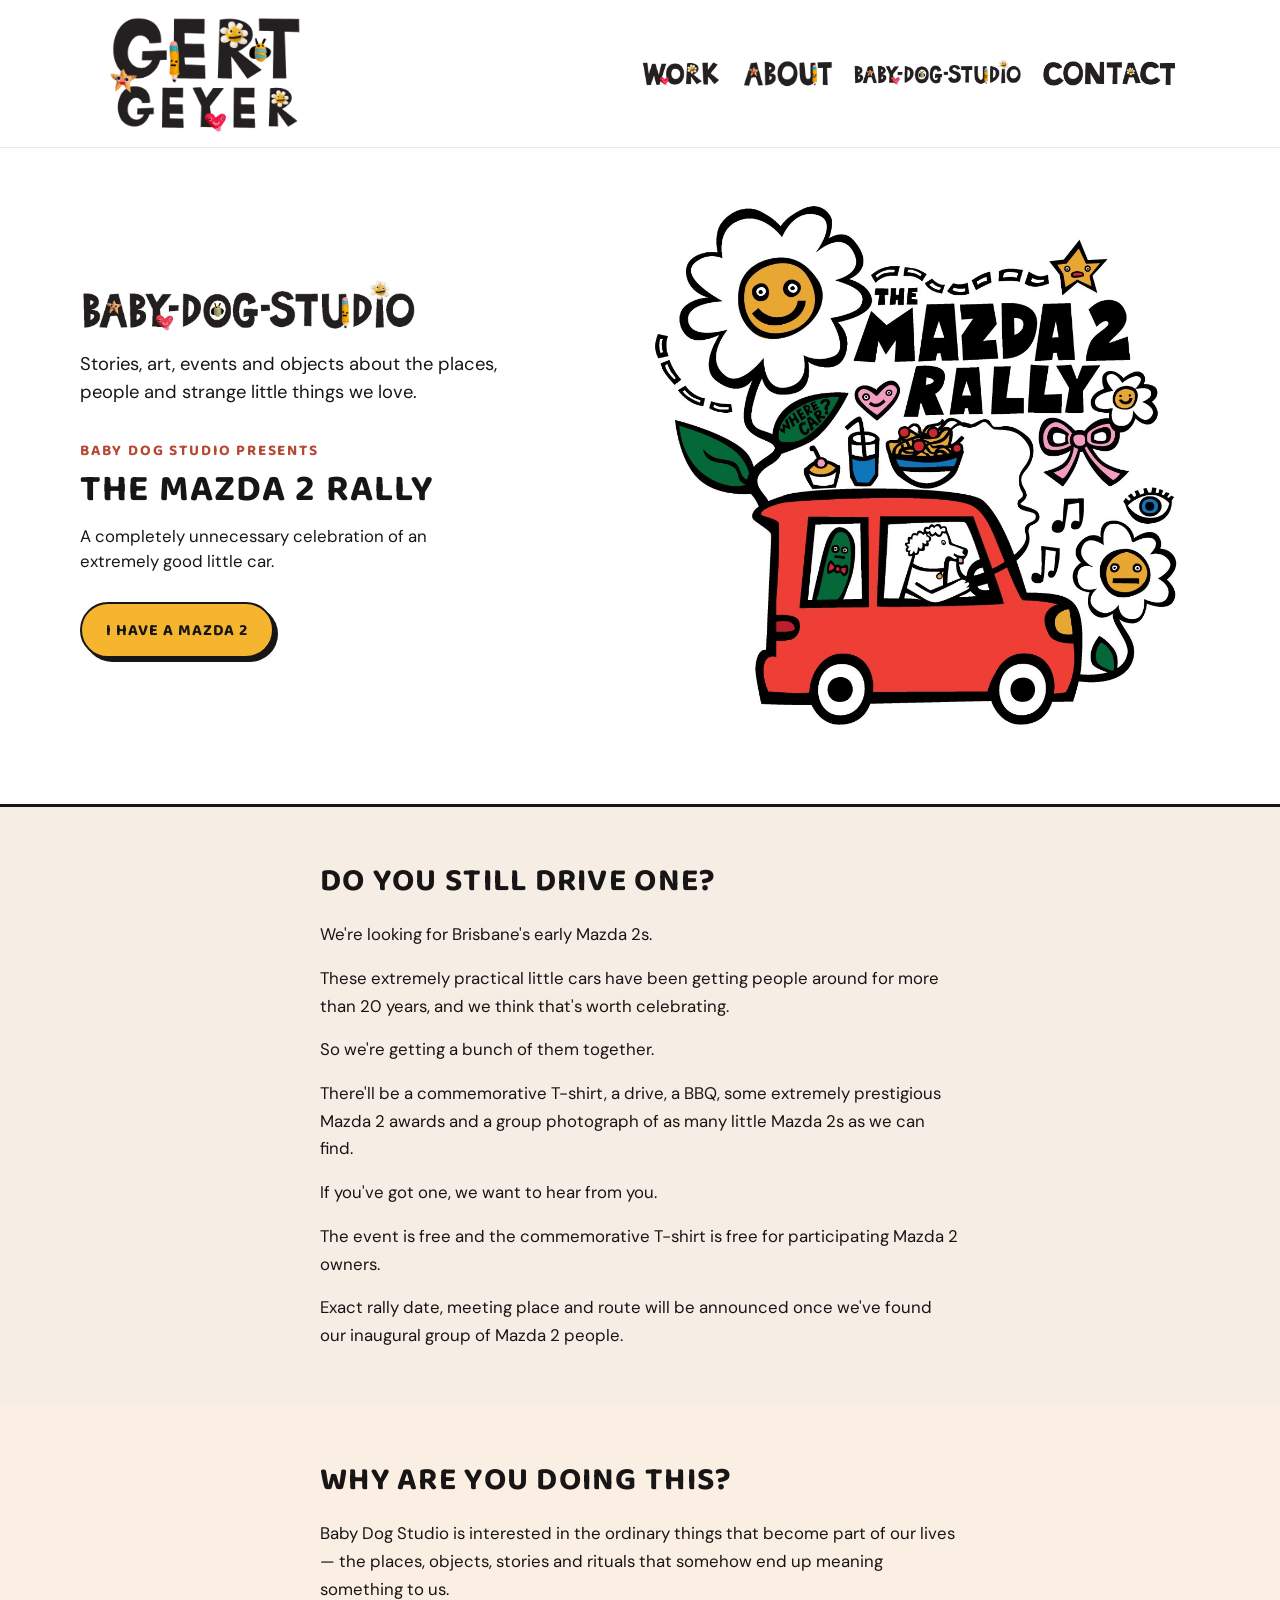
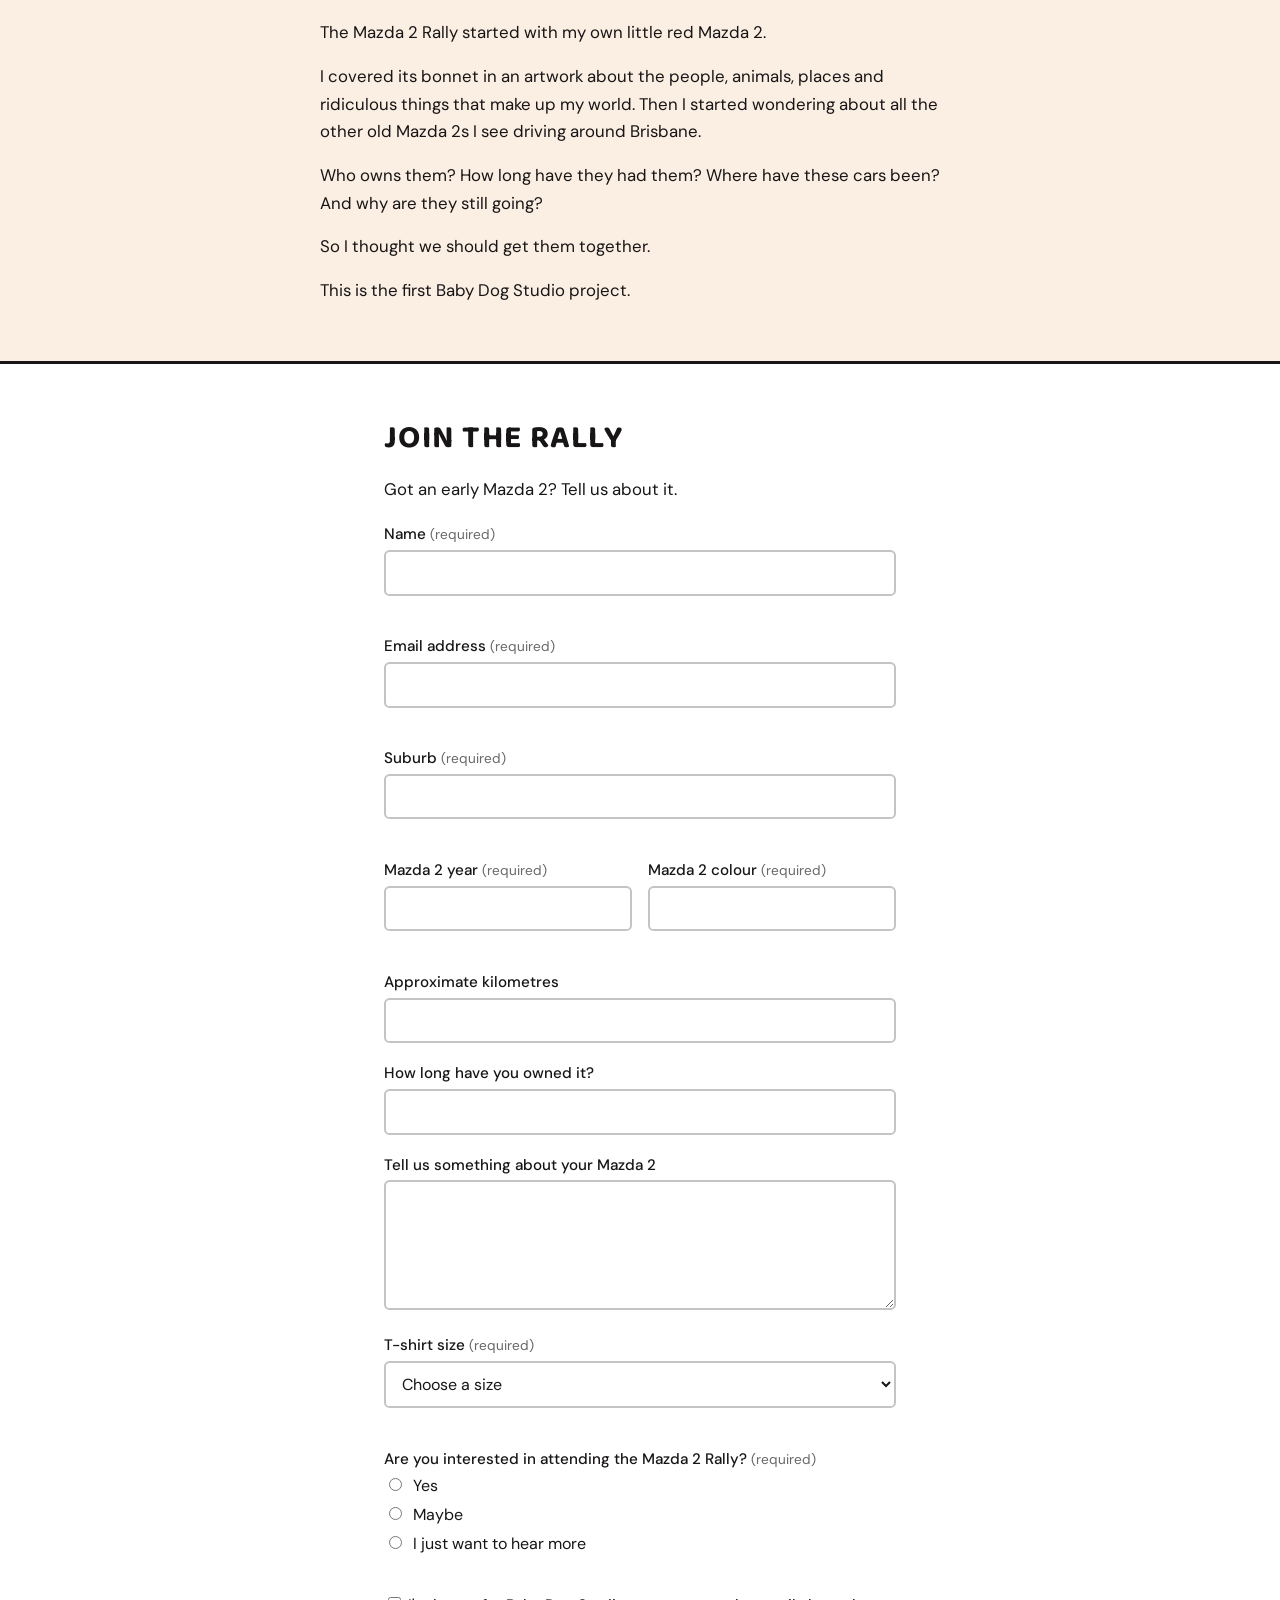
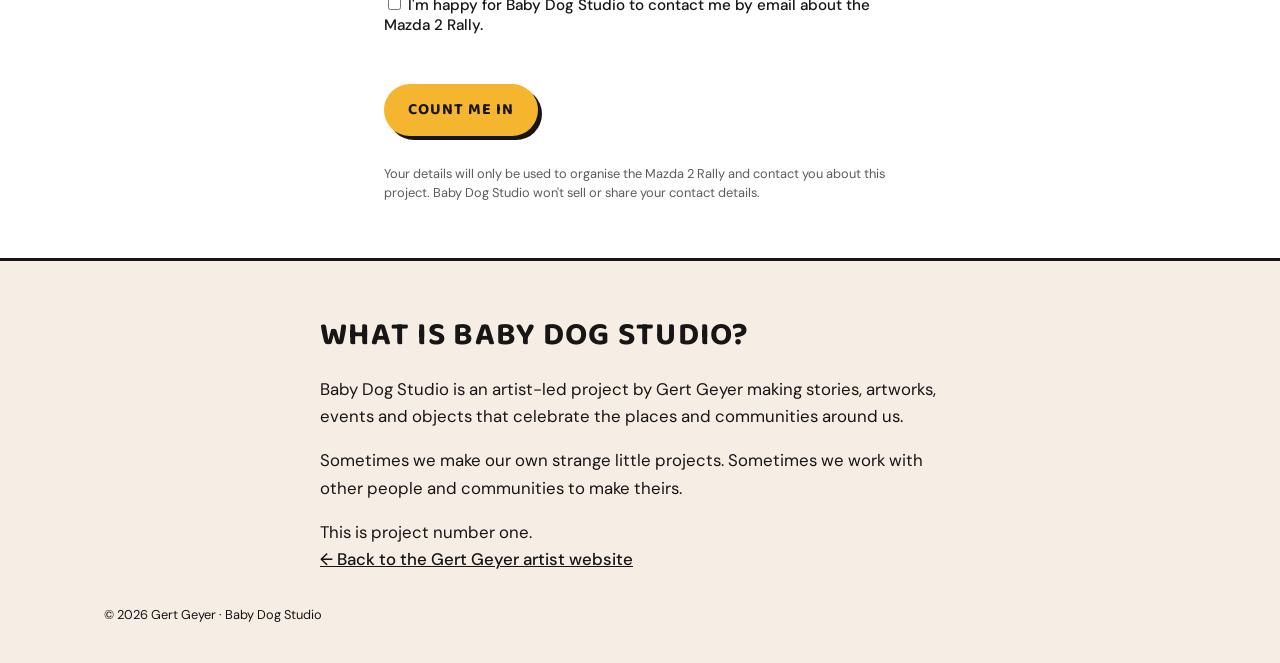
==== baby-dog-studio.html @ 1ff12497 "Add Baby Dog Studio page with Mazda 2 Rally registration. New studio page with hero artwork, rally c" ====
<!DOCTYPE html>
<html lang="en">
  <head>
    <meta charset="UTF-8" />
    <meta name="viewport" content="width=device-width, initial-scale=1.0" />
    <title>Baby Dog Studio | Gert Geyer</title>
    <meta
      name="description"
      content="Baby Dog Studio makes art, stories, events and objects celebrating the places, people and strange little things we love. Join the inaugural Mazda 2 Rally in Brisbane."
    />
    <link rel="preconnect" href="https://fonts.googleapis.com" />
    <link rel="preconnect" href="https://fonts.gstatic.com" crossorigin />
    <link
      href="https://fonts.googleapis.com/css2?family=Baloo+2:wght@500;700&family=DM+Sans:wght@400;500;700&display=swap"
      rel="stylesheet"
    />
    <link rel="stylesheet" href="styles.css" />
    <link rel="icon" type="image/png" href="assets/favicon.png" sizes="32x32" />
  </head>
  <body>
    <header class="site-header">
      <div class="site-header__inner">
        <a href="index.html" class="site-logo"><img src="assets/gert-geyer-logo.png" alt="Gert Geyer" class="site-logo__img" /></a>
        <nav class="site-nav" aria-label="Main">
          <a href="index.html#work" class="site-nav__link"><img src="assets/section-work.png" alt="Work" class="site-nav__img" /></a>
          <a href="index.html#about" class="site-nav__link"><img src="assets/section-about.png" alt="About" class="site-nav__img" /></a>
          <a href="baby-dog-studio.html" class="site-nav__link" aria-current="page"><img src="assets/baby-dog-studio-title.png" alt="Baby Dog Studio" class="site-nav__img site-nav__img--baby-dog" /></a>
          <a href="index.html#contact" class="site-nav__link"><img src="assets/section-contact.png" alt="Contact" class="site-nav__img" /></a>
        </nav>
      </div>
    </header>

    <main class="bds" id="main-content">
      <!-- HERO — edit intro copy in .bds-editable blocks -->
      <section class="bds-hero" aria-labelledby="bds-hero-title">
        <div class="bds-hero__inner">
          <div class="bds-hero__copy">
            <h1 class="bds-hero__title" id="bds-hero-title">
              <img
                src="assets/baby-dog-studio-title.png"
                alt="Baby Dog Studio"
                class="section-title__img"
                width="1024"
                height="171"
              />
            </h1>
            <p class="bds-hero__lede bds-editable">
              Stories, art, events and objects about the places, people and
              strange little things we love.
            </p>
            <p class="bds-hero__presents">Baby Dog Studio presents</p>
            <h2 class="bds-hero__project">The Mazda 2 Rally</h2>
            <p class="bds-hero__tagline bds-editable">
              A completely unnecessary celebration of an extremely good little
              car.
            </p>
            <a class="bds-btn" href="#join-the-rally">I have a Mazda 2</a>
          </div>
          <figure class="bds-hero__media">
            <img
              class="bds-hero__img"
              src="assets/mazda-2-rally-hero.png"
              alt="The Mazda 2 Rally — illustration of a red Mazda 2 with a fluffy dog at the wheel."
              width="1024"
              height="1014"
              loading="eager"
              decoding="async"
            />
          </figure>
        </div>
      </section>

      <!-- PROJECT INTRODUCTION -->
      <section class="bds-section" aria-labelledby="still-drive-heading">
        <div class="bds-section__inner bds-prose">
          <h2 class="bds-section__heading" id="still-drive-heading">
            Do you still drive one?
          </h2>
          <div class="bds-editable">
            <p>We're looking for Brisbane's early Mazda 2s.</p>
            <p>
              These extremely practical little cars have been getting people
              around for more than 20 years, and we think that's worth
              celebrating.
            </p>
            <p>So we're getting a bunch of them together.</p>
            <p>
              There'll be a commemorative T-shirt, a drive, a BBQ, some
              extremely prestigious Mazda 2 awards and a group photograph of as
              many little Mazda 2s as we can find.
            </p>
            <p>If you've got one, we want to hear from you.</p>
            <p>
              The event is free and the commemorative T-shirt is free for
              participating Mazda 2 owners.
            </p>
            <p>
              Exact rally date, meeting place and route will be announced once
              we've found our inaugural group of Mazda 2 people.
            </p>
          </div>
        </div>
      </section>

      <!-- WHY -->
      <section class="bds-section bds-section--warm" aria-labelledby="why-heading">
        <div class="bds-section__inner bds-prose">
          <h2 class="bds-section__heading" id="why-heading">
            Why are you doing this?
          </h2>
          <div class="bds-editable">
            <p>
              Baby Dog Studio is interested in the ordinary things that become
              part of our lives — the places, objects, stories and rituals that
              somehow end up meaning something to us.
            </p>
            <p>
              The Mazda 2 Rally started with my own little red Mazda 2.
            </p>
            <p>
              I covered its bonnet in an artwork about the people, animals,
              places and ridiculous things that make up my world. Then I started
              wondering about all the other old Mazda 2s I see driving around
              Brisbane.
            </p>
            <p>
              Who owns them? How long have they had them? Where have these cars
              been? And why are they still going?
            </p>
            <p>So I thought we should get them together.</p>
            <p>This is the first Baby Dog Studio project.</p>
          </div>
        </div>
      </section>

      <!-- REGISTRATION -->
      <section
        class="bds-section bds-section--form"
        id="join-the-rally"
        aria-labelledby="join-heading"
      >
        <div class="bds-section__inner bds-form-wrap">
          <h2 class="bds-section__heading" id="join-heading">Join the rally</h2>
          <p class="bds-form__intro bds-editable">
            Got an early Mazda 2? Tell us about it.
          </p>

          <div
            class="bds-form__status"
            id="rally-form-status"
            role="status"
            aria-live="polite"
          ></div>

          <div class="bds-success" id="rally-success" hidden tabindex="-1">
            <h3 class="bds-success__title">You're in.</h3>
            <p>
              Thanks for joining the inaugural Mazda 2 Rally.
            </p>
            <p>
              We'll email you when we've rounded up enough little Mazdas and
              have the rally details ready.
            </p>
            <p>
              In the meantime: if you see another old Mazda 2 in the wild, tell
              them we're looking for them.
            </p>
          </div>

          <form class="bds-form" id="rally-form" novalidate>
            <div class="bds-form__honeypot" aria-hidden="true">
              <label for="rally-website">Website</label>
              <input
                type="text"
                id="rally-website"
                name="website"
                tabindex="-1"
                autocomplete="off"
              />
            </div>

            <div class="bds-form__field">
              <label for="rally-name">Name <span class="bds-required">(required)</span></label>
              <input
                type="text"
                id="rally-name"
                name="name"
                required
                autocomplete="name"
              />
              <span class="bds-form__error" id="rally-name-error"></span>
            </div>

            <div class="bds-form__field">
              <label for="rally-email">Email address <span class="bds-required">(required)</span></label>
              <input
                type="email"
                id="rally-email"
                name="email"
                required
                autocomplete="email"
                inputmode="email"
              />
              <span class="bds-form__error" id="rally-email-error"></span>
            </div>

            <div class="bds-form__field">
              <label for="rally-suburb">Suburb <span class="bds-required">(required)</span></label>
              <input
                type="text"
                id="rally-suburb"
                name="suburb"
                required
                autocomplete="address-level2"
              />
              <span class="bds-form__error" id="rally-suburb-error"></span>
            </div>

            <div class="bds-form__row">
              <div class="bds-form__field">
                <label for="rally-year">Mazda 2 year <span class="bds-required">(required)</span></label>
                <input
                  type="text"
                  id="rally-year"
                  name="mazda_year"
                  required
                  inputmode="numeric"
                  autocomplete="off"
                />
                <span class="bds-form__error" id="rally-year-error"></span>
              </div>
              <div class="bds-form__field">
                <label for="rally-colour">Mazda 2 colour <span class="bds-required">(required)</span></label>
                <input
                  type="text"
                  id="rally-colour"
                  name="mazda_colour"
                  required
                  autocomplete="off"
                />
                <span class="bds-form__error" id="rally-colour-error"></span>
              </div>
            </div>

            <div class="bds-form__field">
              <label for="rally-km">Approximate kilometres</label>
              <input
                type="text"
                id="rally-km"
                name="kilometres"
                autocomplete="off"
              />
            </div>

            <div class="bds-form__field">
              <label for="rally-owned">How long have you owned it?</label>
              <input
                type="text"
                id="rally-owned"
                name="owned_duration"
                autocomplete="off"
              />
            </div>

            <div class="bds-form__field">
              <label for="rally-story">Tell us something about your Mazda 2</label>
              <textarea
                id="rally-story"
                name="mazda_story"
                rows="5"
              ></textarea>
            </div>

            <div class="bds-form__field">
              <label for="rally-shirt">T-shirt size <span class="bds-required">(required)</span></label>
              <select id="rally-shirt" name="tshirt_size" required>
                <option value="">Choose a size</option>
                <option value="XS">XS</option>
                <option value="S">S</option>
                <option value="M">M</option>
                <option value="L">L</option>
                <option value="XL">XL</option>
                <option value="2XL">2XL</option>
                <option value="3XL">3XL</option>
              </select>
              <span class="bds-form__error" id="rally-shirt-error"></span>
            </div>

            <fieldset class="bds-form__fieldset">
              <legend>
                Are you interested in attending the Mazda 2 Rally?
                <span class="bds-required">(required)</span>
              </legend>
              <div class="bds-form__radios">
                <label class="bds-form__radio">
                  <input type="radio" name="attendance" value="Yes" required />
                  Yes
                </label>
                <label class="bds-form__radio">
                  <input type="radio" name="attendance" value="Maybe" />
                  Maybe
                </label>
                <label class="bds-form__radio">
                  <input type="radio" name="attendance" value="I just want to hear more" />
                  I just want to hear more
                </label>
              </div>
              <span class="bds-form__error" id="rally-attendance-error"></span>
            </fieldset>

            <div class="bds-form__field bds-form__field--checkbox">
              <label class="bds-form__checkbox">
                <input
                  type="checkbox"
                  id="rally-consent"
                  name="email_consent"
                  value="yes"
                  required
                />
                I'm happy for Baby Dog Studio to contact me by email about the
                Mazda 2 Rally.
              </label>
              <span class="bds-form__error" id="rally-consent-error"></span>
            </div>

            <button type="submit" class="bds-btn bds-btn--submit" id="rally-submit">
              Count me in
            </button>
          </form>

          <p class="bds-form__privacy">
            Your details will only be used to organise the Mazda 2 Rally and
            contact you about this project. Baby Dog Studio won't sell or share
            your contact details.
          </p>
        </div>
      </section>

      <!-- ABOUT BABY DOG STUDIO -->
      <section class="bds-section bds-section--about" aria-labelledby="what-is-heading">
        <div class="bds-section__inner bds-prose">
          <h2 class="bds-section__heading" id="what-is-heading">
            What is Baby Dog Studio?
          </h2>
          <div class="bds-editable">
            <p>
              Baby Dog Studio is an artist-led project by Gert Geyer making
              stories, artworks, events and objects that celebrate the places
              and communities around us.
            </p>
            <p>
              Sometimes we make our own strange little projects. Sometimes we
              work with other people and communities to make theirs.
            </p>
            <p>This is project number one.</p>
          </div>
          <p class="bds-back-link">
            <a href="index.html">← Back to the Gert Geyer artist website</a>
          </p>
        </div>
      </section>

      <footer class="site-footer bds-footer">
        <span>© <span id="year"></span> Gert Geyer · Baby Dog Studio</span>
      </footer>
    </main>

    <script src="main.js"></script>
    <script src="baby-dog-studio.js"></script>
  </body>
</html>
---- styles.css ----
:root {
  /* Warm cream background, charcoal ink, and tapestry accents */
  --bg: #f6ede4;
  --ink: #171516;
  --accent-textiles: #b54832; /* rust red */
  --accent-wearables: #87b9b5; /* soft teal */
  --accent-murals: #f5b52e; /* mustard */
  --font-display: "Baloo 2", system-ui, -apple-system, BlinkMacSystemFont,
    "Helvetica Neue", sans-serif;
  --font-body: "DM Sans", system-ui, -apple-system, BlinkMacSystemFont,
    "Helvetica Neue", sans-serif;
}

*,
*::before,
*::after {
  box-sizing: border-box;
}

html {
  scroll-behavior: smooth;
}

body {
  margin: 0;
  font-family: var(--font-body);
  color: var(--ink);
  background:
    radial-gradient(circle at 0 0, #fff7f0 0, transparent 55%),
    radial-gradient(circle at 100% 0, #f9d9c5 0, transparent 55%),
    var(--bg);
}

.site-header {
  position: sticky;
  top: 0;
  z-index: 10;
  background: #fff;
  border-bottom: 1px solid rgba(0, 0, 0, 0.08);
}

.site-header__inner {
  max-width: 1120px;
  margin: 0 auto;
  padding: 0.8rem 1.5rem;
  display: flex;
  align-items: center;
  justify-content: space-between;
  gap: 1.5rem;
}

.site-logo {
  display: block;
  text-decoration: none;
  line-height: 0;
}

.site-logo__img {
  display: block;
  height: 7.6rem;
  width: auto;
}

.site-nav {
  display: flex;
  gap: 1.25rem;
  flex-wrap: wrap;
  align-items: flex-end;
}

.site-nav__link {
  display: block;
  text-decoration: none;
  line-height: 0;
  transition: transform 160ms ease-out, opacity 160ms ease-out;
}

.site-nav__link:hover {
  transform: translateY(-2px);
  opacity: 0.85;
}

.site-nav__img {
  display: block;
  height: 1.75rem;
  width: auto;
}

.site-nav__img--baby-dog {
  /* Match visual letter height of Work/About/Contact (see FORMS-SETUP / nav asset notes). */
  height: 1.75rem;
  transform: translateY(-0.1rem);
}

.site-nav__link--text {
  font-family: var(--font-display);
  font-weight: 700;
  font-size: 1rem;
  line-height: 1.75rem;
  color: var(--ink);
  align-self: center;
}

.site-nav__link--text[aria-current="page"] {
  text-decoration: underline;
  text-underline-offset: 0.25em;
}

/* Mixed work grid (Craig & Karl style) */
.work-grid {
  padding: 0;
  background: #fff;
}

.work-grid__inner {
  display: grid;
  grid-template-columns: repeat(4, 1fr);
  gap: 0;
}

.work-cell {
  position: relative;
  aspect-ratio: 1;
  overflow: hidden;
}

.work-cell__img {
  display: block;
  width: 100%;
  height: 100%;
  object-fit: cover;
}

.work-cell--white-bg {
  background: #fff;
}

.work-cell--white-bg .work-cell__img {
  object-fit: contain;
}


.work-cell__caption {
  position: absolute;
  inset: 0;
  background: rgba(22, 21, 22, 0.75);
  color: #fff;
  display: flex;
  flex-direction: column;
  align-items: center;
  justify-content: center;
  padding: 1rem;
  text-align: center;
  opacity: 0;
  transition: opacity 0.25s ease;
}

.work-cell:hover .work-cell__caption {
  opacity: 1;
}

@media (hover: none) {
  .work-cell__caption {
    opacity: 0.85;
    background: rgba(22, 21, 22, 0.7);
  }
}

.work-cell__title {
  font-family: var(--font-display);
  font-size: clamp(1rem, 2vw, 1.35rem);
  font-weight: 700;
  line-height: 1.2;
}

.work-cell__date {
  font-size: 0.9rem;
  margin-top: 0.35rem;
  opacity: 0.9;
}

.section {
  padding: 4rem 1.5rem;
}

.section--light {
  background: #fff;
}

.section__inner {
  max-width: 1120px;
  margin: 0 auto;
}

.section__inner--about {
  display: grid;
  grid-template-columns: minmax(0, 3fr) minmax(0, 2.2fr);
  gap: 2.5rem;
  align-items: center;
}

.about__portrait {
  margin: 0;
  border-radius: 1.4rem;
  overflow: hidden;
  background: #fff;
  box-shadow: 0 8px 24px rgba(0, 0, 0, 0.08);
  height: 100%;
  display: flex;
  flex-direction: column;
  transition: box-shadow 0.4s ease, transform 0.4s ease;
}

.about__portrait:hover {
  box-shadow: 0 12px 32px rgba(0, 0, 0, 0.12);
  transform: translateY(-2px);
}

.about__portrait img {
  display: block;
  width: 100%;
  flex: 1;
  min-height: 0;
  object-fit: cover;
  object-position: center;
  transition: transform 0.5s ease;
}

.about__portrait:hover img {
  transform: scale(1.03);
}

.about__credit {
  margin: 0;
  padding: 0.5rem 1rem 0.75rem;
  font-size: 0.75rem;
  color: rgba(0, 0, 0, 0.55);
  font-style: normal;
}

.section-title {
  margin: 0 0 1.5rem;
}

.section-title__img {
  display: block;
  height: clamp(2.5rem, 5vw, 3.5rem);
  width: auto;
}

.section h2 {
  font-size: clamp(1.8rem, 3vw, 2.4rem);
  margin: 0 0 0.5rem;
  font-family: var(--font-display);
  letter-spacing: 0.03em;
  text-transform: uppercase;
}

.section__tagline {
  margin: 0 0 2rem;
  max-width: 34rem;
}

.hero {
  min-height: 80vh;
  display: flex;
  align-items: center;
}

.hero__content {
  max-width: 1120px;
  margin: 0 auto;
  display: grid;
  grid-template-columns: minmax(0, 2.2fr) minmax(0, 3fr);
  gap: 2.5rem;
}

.hero__intro h1 {
  font-size: clamp(2.8rem, 5.4vw, 3.9rem);
  margin: 0 0 1rem;
  font-family: var(--font-display);
  letter-spacing: 0.03em;
  text-transform: uppercase;
}

.hero__intro p {
  max-width: 26rem;
  margin: 0;
}

.hero__doors {
  display: grid;
  grid-template-columns: repeat(2, minmax(0, 1fr));
  grid-auto-rows: 150px;
  gap: 1rem;
}

@keyframes float {
  0% {
    transform: translateY(0);
  }
  50% {
    transform: translateY(-4px);
  }
  100% {
    transform: translateY(0);
  }
}

.door {
  position: relative;
  padding: 1.25rem;
  border-radius: 1.5rem;
  text-decoration: none;
  color: var(--ink);
  overflow: hidden;
  display: flex;
  flex-direction: column;
  justify-content: space-between;
  box-shadow: 0 10px 25px rgba(0, 0, 0, 0.09);
  transform-origin: center;
  transition: transform 200ms ease-out, box-shadow 200ms ease-out,
    translate 200ms ease-out;
}

.door::before {
  content: "";
  position: absolute;
  inset: 0;
  background-image: radial-gradient(circle at 10% 20%, #ffffff55 0, transparent),
    radial-gradient(circle at 80% 0, #ffffff55 0, transparent);
  opacity: 0.6;
  mix-blend-mode: screen;
  pointer-events: none;
}

.door__label {
  font-size: 1.4rem;
  font-weight: 700;
  z-index: 1;
}

.door__hint {
  font-size: 0.85rem;
  opacity: 0.9;
  z-index: 1;
}

.door--textiles {
  background: var(--accent-textiles);
  animation: float 8s ease-in-out infinite;
}

.door--wearables {
  background: var(--accent-wearables);
  animation: float 9s ease-in-out infinite;
}

.door--murals {
  background: var(--accent-murals);
  animation: float 10s ease-in-out infinite;
}

.door:hover {
  transform: translateY(-4px) scale(1.02);
  box-shadow: 0 18px 40px rgba(0, 0, 0, 0.16);
}

.section--grid {
  background: #fbeee2;
}

.section--grid .section__inner {
  position: relative;
}

.section--grid .section__inner::before {
  content: attr(data-label);
  position: absolute;
  top: -1.8rem;
  right: 0;
  font-family: var(--font-display);
  font-size: clamp(2.8rem, 7vw, 4rem);
  text-transform: uppercase;
  letter-spacing: 0.12em;
  color: rgba(0, 0, 0, 0.03);
  pointer-events: none;
}

.grid {
  display: grid;
  grid-template-columns: repeat(3, minmax(0, 1fr));
  gap: 1.2rem;
}

.grid-item {
  border-radius: 1.2rem;
  min-height: 180px;
  display: flex;
  align-items: center;
  justify-content: center;
  text-align: center;
  padding: 1rem;
  background: #f4c0a4;
}

.grid-item--wide {
  grid-column: span 2;
}

.grid-item--feature {
  flex-direction: column;
  align-items: stretch;
  padding: 0;
  background: transparent;
}

.grid-item__image {
  width: 100%;
  display: block;
  border-radius: 1.2rem 1.2rem 0 0;
}

.grid-item__caption {
  padding: 0.9rem 1rem;
  background: #f4c0a4;
  border-radius: 0 0 1.2rem 1.2rem;
  text-align: left;
  font-size: 0.85rem;
  line-height: 1.4;
}

.grid-item__title {
  display: block;
  font-weight: 600;
}

.grid-item__meta {
  display: block;
  opacity: 0.85;
}

.placeholder {
  background: repeating-linear-gradient(
      45deg,
      rgba(0, 0, 0, 0.03),
      rgba(0, 0, 0, 0.03) 6px,
      rgba(0, 0, 0, 0.02) 6px,
      rgba(0, 0, 0, 0.02) 12px
    ),
    #f4c0a4;
  color: rgba(0, 0, 0, 0.7);
  font-size: 0.9rem;
}

.section--contact {
  background: #fff;
}

.contact-list {
  list-style: none;
  padding: 0;
  margin: 1rem 0 0;
}

.contact-list li + li {
  margin-top: 0.4rem;
}

.contact-list a {
  color: var(--ink);
}

.site-footer {
  margin-top: 3rem;
  padding-top: 0;
  font-size: 0.8rem;
  display: flex;
  justify-content: space-between;
  gap: 0.5rem;
  flex-wrap: wrap;
}

/* —— Baby Dog Studio (Mazda 2 Rally page) —— */
.bds {
  background: var(--bg);
}

.bds-hero {
  padding: 3rem 1.5rem 4rem;
  background: #fff;
  border-bottom: 3px solid var(--ink);
}

.bds-hero__inner {
  max-width: 1120px;
  margin: 0 auto;
  display: grid;
  grid-template-columns: minmax(0, 1fr) minmax(0, 1.05fr);
  gap: 2.5rem 3rem;
  align-items: center;
}

.bds-hero__title {
  margin: 0 0 1rem;
  line-height: 0;
}

.bds-hero__lede {
  margin: 0 0 2rem;
  max-width: 28rem;
  font-size: 1.15rem;
  line-height: 1.55;
}

.bds-hero__presents {
  margin: 0 0 0.35rem;
  font-family: var(--font-display);
  font-size: 0.95rem;
  font-weight: 700;
  letter-spacing: 0.12em;
  text-transform: uppercase;
  color: var(--accent-textiles);
}

.bds-hero__project {
  margin: 0 0 0.75rem;
  font-family: var(--font-display);
  font-size: clamp(1.65rem, 4vw, 2.35rem);
  font-weight: 700;
  line-height: 1.15;
  letter-spacing: 0.03em;
  text-transform: uppercase;
}

.bds-hero__tagline {
  margin: 0 0 1.75rem;
  max-width: 26rem;
  font-size: 1.05rem;
  line-height: 1.5;
}

.bds-btn {
  display: inline-block;
  padding: 0.85rem 1.5rem;
  border: 2px solid var(--ink);
  border-radius: 999px;
  background: var(--accent-murals);
  color: var(--ink);
  font-family: var(--font-display);
  font-size: 1rem;
  font-weight: 700;
  letter-spacing: 0.06em;
  text-transform: uppercase;
  text-decoration: none;
  cursor: pointer;
  box-shadow: 4px 4px 0 var(--ink);
  transition: transform 120ms ease-out, box-shadow 120ms ease-out;
}

.bds-btn:hover {
  transform: translate(-2px, -2px);
  box-shadow: 6px 6px 0 var(--ink);
}

.bds-btn:focus-visible {
  outline: 3px solid var(--accent-wearables);
  outline-offset: 3px;
}

.bds-btn:disabled {
  opacity: 0.65;
  cursor: not-allowed;
  transform: none;
  box-shadow: 4px 4px 0 var(--ink);
}

.bds-hero__media {
  margin: 0;
  position: relative;
}

.bds-hero__img {
  display: block;
  width: 100%;
  height: auto;
}

.bds-section {
  padding: 3.5rem 1.5rem;
}

.bds-section--warm {
  background: #fbeee2;
}

.bds-section--form {
  background: #fff;
  border-top: 3px solid var(--ink);
  border-bottom: 3px solid var(--ink);
}

.bds-section--about {
  background: var(--bg);
  padding-bottom: 2rem;
}

.bds-section__inner {
  max-width: 40rem;
  margin: 0 auto;
}

.bds-section__heading {
  margin: 0 0 1.25rem;
  font-family: var(--font-display);
  font-size: clamp(1.5rem, 3.5vw, 2rem);
  font-weight: 700;
  letter-spacing: 0.04em;
  text-transform: uppercase;
  line-height: 1.2;
}

.bds-prose p {
  margin: 0 0 1rem;
  font-size: 1.05rem;
  line-height: 1.65;
}

.bds-prose p:last-child {
  margin-bottom: 0;
}

.bds-form-wrap {
  max-width: 32rem;
}

.bds-form__intro {
  margin: 0 0 1.5rem;
  font-size: 1.05rem;
}

.bds-form__status {
  margin-bottom: 1rem;
  font-size: 0.95rem;
}

.bds-form__status--error {
  color: #8b2e2e;
  font-weight: 500;
}

.bds-form__honeypot {
  position: absolute;
  left: -9999px;
  width: 1px;
  height: 1px;
  overflow: hidden;
}

.bds-form {
  display: flex;
  flex-direction: column;
  gap: 1.25rem;
}

.bds-form__row {
  display: grid;
  grid-template-columns: 1fr 1fr;
  gap: 1rem;
}

.bds-form__field label,
.bds-form__fieldset legend {
  display: block;
  margin-bottom: 0.35rem;
  font-weight: 500;
  font-size: 0.95rem;
}

.bds-form__fieldset {
  margin: 0;
  padding: 0;
  border: none;
}

.bds-form__fieldset legend {
  padding: 0;
}

.bds-required {
  font-weight: 400;
  font-size: 0.85rem;
  color: rgba(23, 21, 22, 0.65);
}

.bds-form__field input[type="text"],
.bds-form__field input[type="email"],
.bds-form__field select,
.bds-form__field textarea {
  width: 100%;
  padding: 0.65rem 0.75rem;
  border: 2px solid rgba(23, 21, 22, 0.25);
  border-radius: 0.35rem;
  font: inherit;
  color: var(--ink);
  background: #fff;
}

.bds-form__field input:focus-visible,
.bds-form__field select:focus-visible,
.bds-form__field textarea:focus-visible {
  outline: 3px solid var(--accent-wearables);
  outline-offset: 1px;
  border-color: var(--ink);
}

.bds-form__field--invalid input,
.bds-form__field--invalid select,
.bds-form__field--invalid textarea,
.bds-form__fieldset--invalid .bds-form__radios {
  border-color: #8b2e2e;
}

.bds-form__fieldset--invalid .bds-form__radios {
  border: 2px solid #8b2e2e;
  border-radius: 0.35rem;
  padding: 0.5rem;
}

.bds-form__error {
  display: block;
  margin-top: 0.35rem;
  font-size: 0.85rem;
  color: #8b2e2e;
  min-height: 1.1em;
}

.bds-form__radios {
  display: flex;
  flex-direction: column;
  gap: 0.5rem;
}

.bds-form__radio,
.bds-form__checkbox {
  display: flex;
  align-items: flex-start;
  gap: 0.5rem;
  font-weight: 400;
  cursor: pointer;
}

.bds-form__radio input,
.bds-form__checkbox input {
  margin-top: 0.2rem;
  flex-shrink: 0;
}

.bds-btn--submit {
  align-self: flex-start;
  margin-top: 0.5rem;
  border: none;
}

.bds-form__privacy {
  margin: 1.75rem 0 0;
  font-size: 0.8rem;
  line-height: 1.5;
  color: rgba(23, 21, 22, 0.7);
}

.bds-success {
  padding: 1.5rem 0;
}

.bds-success__title {
  margin: 0 0 1rem;
  font-family: var(--font-display);
  font-size: clamp(1.75rem, 4vw, 2.25rem);
  font-weight: 700;
  text-transform: uppercase;
  letter-spacing: 0.04em;
}

.bds-success p {
  margin: 0 0 1rem;
  line-height: 1.6;
}

.bds-back-link {
  margin-top: 2rem;
}

.bds-back-link a {
  color: var(--ink);
  font-weight: 500;
}

.bds-footer {
  max-width: 1120px;
  margin: 0 auto;
  padding: 0 1.5rem 2.5rem;
}

@media (max-width: 900px) {
  .work-grid__inner {
    grid-template-columns: repeat(3, 1fr);
  }

  .hero__content {
    grid-template-columns: minmax(0, 1fr);
  }

  .hero__doors {
    grid-template-columns: repeat(2, minmax(0, 1fr));
  }

  .section__inner--about {
    grid-template-columns: minmax(0, 1fr);
    gap: 1.75rem;
  }

  .bds-hero__inner {
    grid-template-columns: minmax(0, 1fr);
  }

  .bds-hero__media {
    order: -1;
  }
}

@media (max-width: 640px) {
  .work-grid__inner {
    grid-template-columns: repeat(2, 1fr);
  }

  .site-header__inner {
    flex-direction: column;
    align-items: flex-start;
  }

  .hero {
    padding-top: 3rem;
  }

  .hero__doors {
    grid-template-columns: minmax(0, 1fr);
  }

  .grid {
    grid-template-columns: repeat(2, minmax(0, 1fr));
  }

  .bds-form__row {
    grid-template-columns: minmax(0, 1fr);
  }

  .site-nav__link--text {
    font-size: 0.9rem;
  }
}
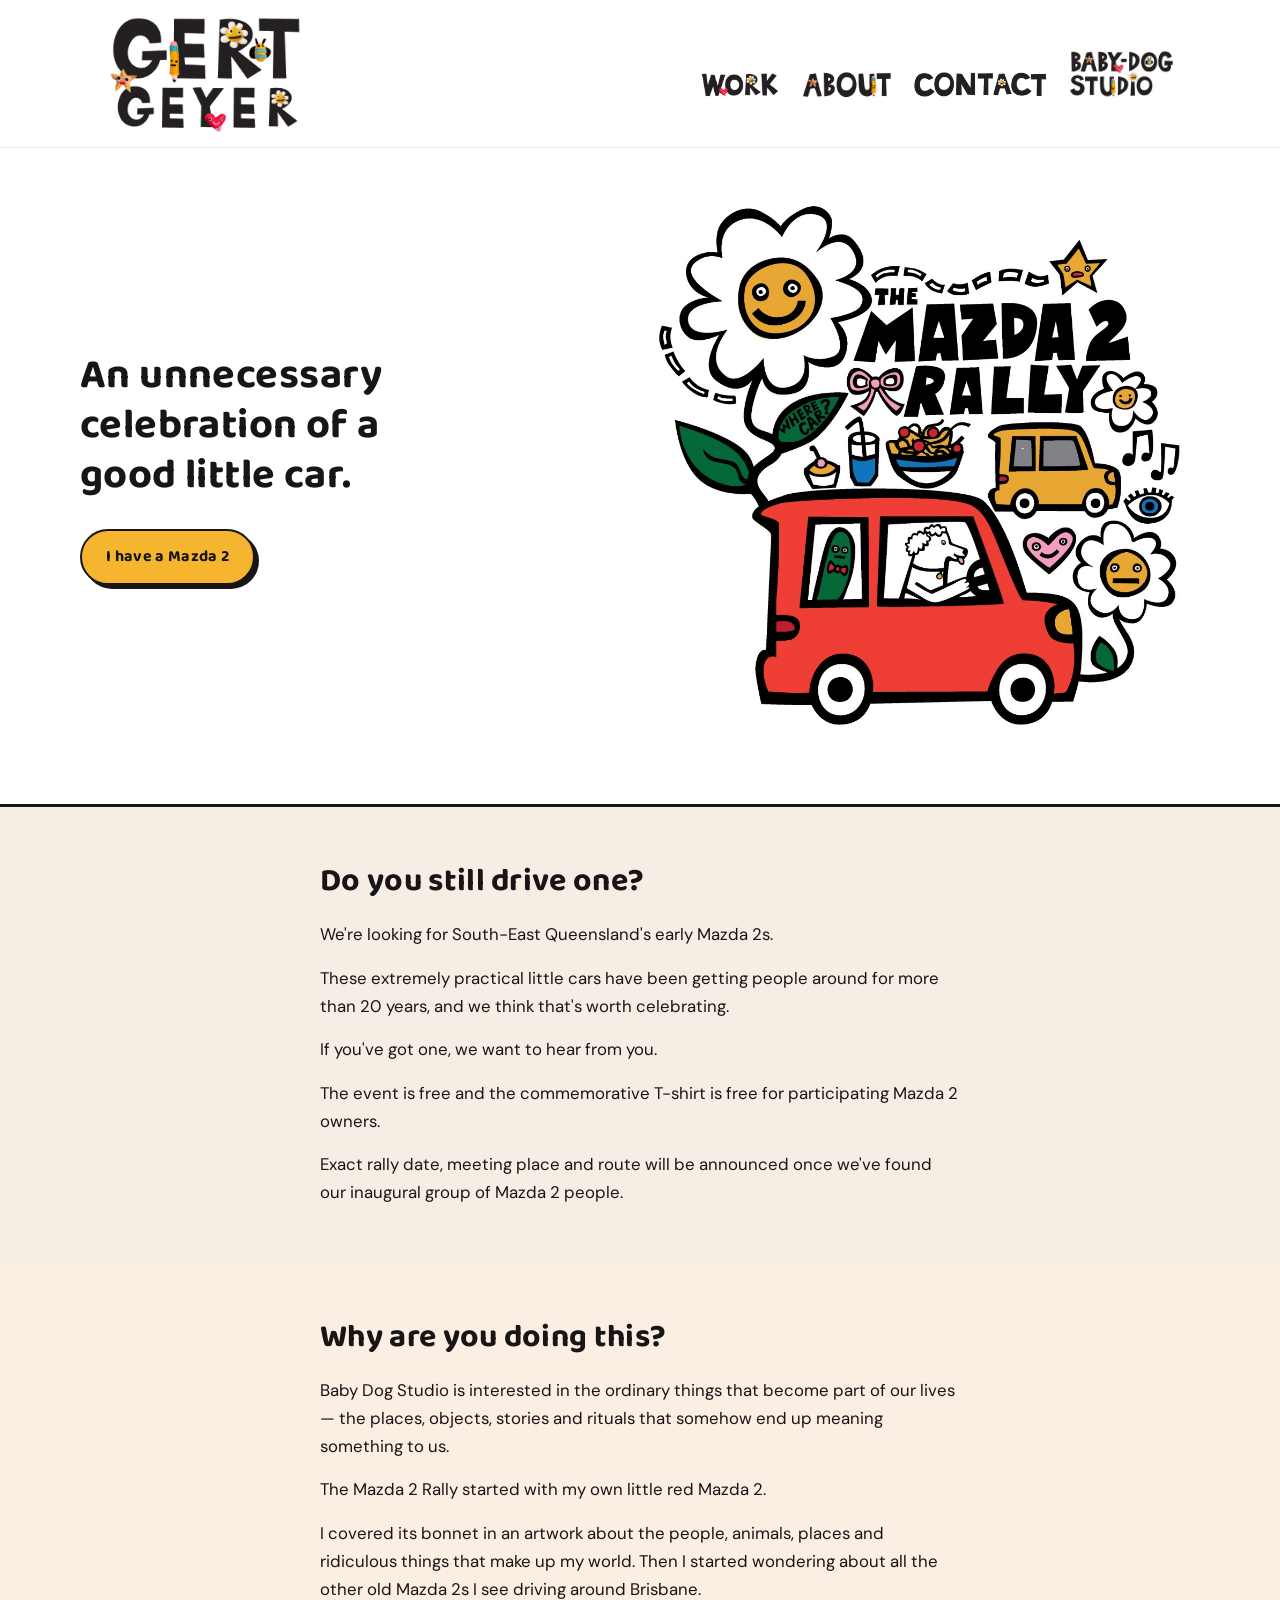
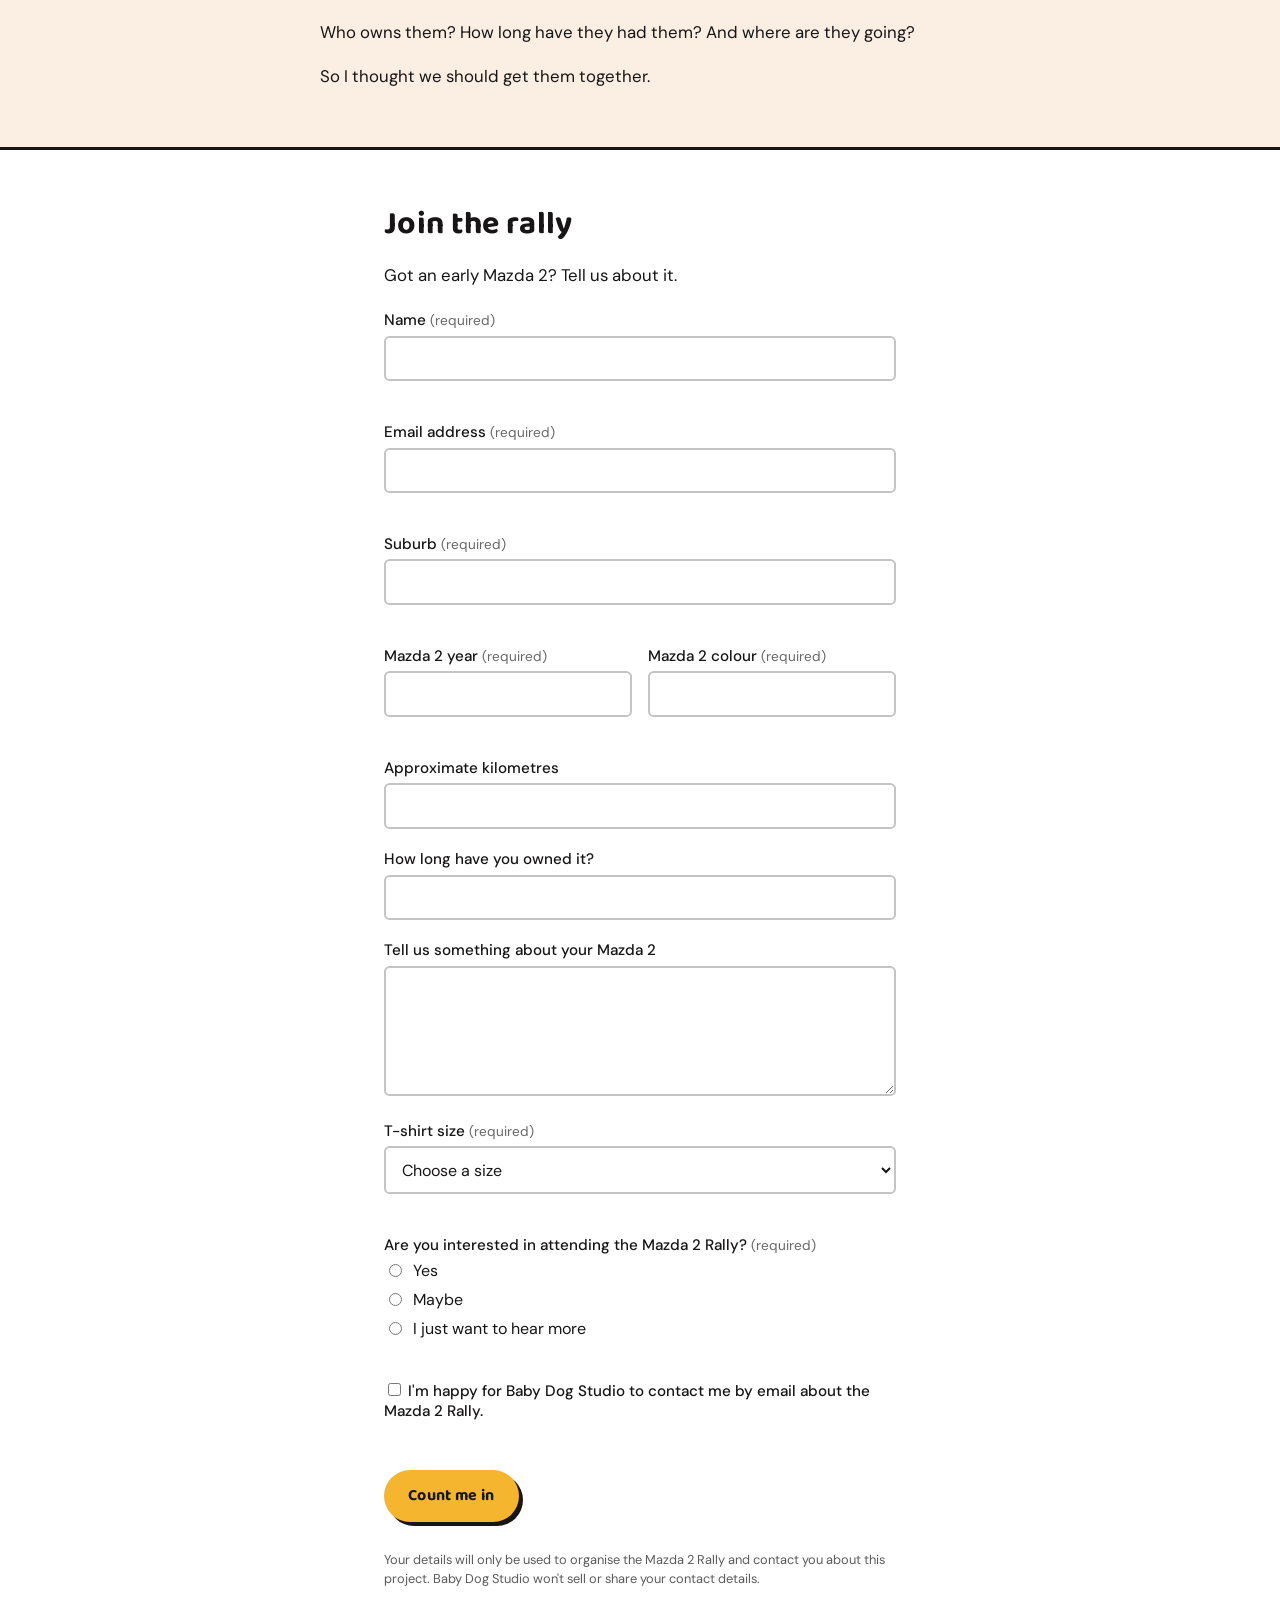
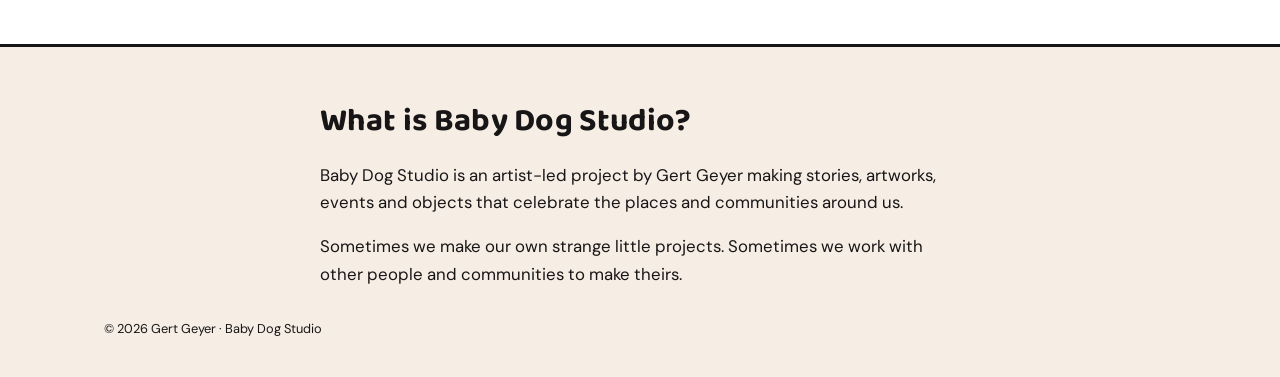
==== commit c4a75f6d: "Polish Baby Dog Studio, portfolio, and Baloo sentence case. Stacked nav logo, hero copy tweaks, Mazd" ====
--- a/baby-dog-studio.html
+++ b/baby-dog-studio.html
@@ -24,43 +24,27 @@
         <nav class="site-nav" aria-label="Main">
           <a href="index.html#work" class="site-nav__link"><img src="assets/section-work.png" alt="Work" class="site-nav__img" /></a>
           <a href="index.html#about" class="site-nav__link"><img src="assets/section-about.png" alt="About" class="site-nav__img" /></a>
-          <a href="baby-dog-studio.html" class="site-nav__link" aria-current="page"><img src="assets/baby-dog-studio-title.png" alt="Baby Dog Studio" class="site-nav__img site-nav__img--baby-dog" /></a>
           <a href="index.html#contact" class="site-nav__link"><img src="assets/section-contact.png" alt="Contact" class="site-nav__img" /></a>
+          <a href="baby-dog-studio.html" class="site-nav__link" aria-current="page"><img src="assets/baby-dog-studio-nav.png" alt="Baby Dog Studio" class="site-nav__img site-nav__img--baby-dog" /></a>
         </nav>
       </div>
     </header>
 
     <main class="bds" id="main-content">
       <!-- HERO — edit intro copy in .bds-editable blocks -->
-      <section class="bds-hero" aria-labelledby="bds-hero-title">
+      <section class="bds-hero" aria-labelledby="bds-hero-lede">
         <div class="bds-hero__inner">
           <div class="bds-hero__copy">
-            <h1 class="bds-hero__title" id="bds-hero-title">
-              <img
-                src="assets/baby-dog-studio-title.png"
-                alt="Baby Dog Studio"
-                class="section-title__img"
-                width="1024"
-                height="171"
-              />
+            <h1 class="bds-hero__lede bds-editable" id="bds-hero-lede">
+              An unnecessary celebration of a good little car.
             </h1>
-            <p class="bds-hero__lede bds-editable">
-              Stories, art, events and objects about the places, people and
-              strange little things we love.
-            </p>
-            <p class="bds-hero__presents">Baby Dog Studio presents</p>
-            <h2 class="bds-hero__project">The Mazda 2 Rally</h2>
-            <p class="bds-hero__tagline bds-editable">
-              A completely unnecessary celebration of an extremely good little
-              car.
-            </p>
             <a class="bds-btn" href="#join-the-rally">I have a Mazda 2</a>
           </div>
           <figure class="bds-hero__media">
             <img
               class="bds-hero__img"
               src="assets/mazda-2-rally-hero.png"
-              alt="The Mazda 2 Rally — illustration of a red Mazda 2 with a fluffy dog at the wheel."
+              alt="The Mazda 2 Rally — illustration of a red Mazda 2 with a fluffy dog at the wheel and whimsical details."
               width="1024"
               height="1014"
               loading="eager"
@@ -77,17 +61,11 @@
             Do you still drive one?
           </h2>
           <div class="bds-editable">
-            <p>We're looking for Brisbane's early Mazda 2s.</p>
+            <p>We're looking for South-East Queensland's early Mazda 2s.</p>
             <p>
               These extremely practical little cars have been getting people
               around for more than 20 years, and we think that's worth
               celebrating.
-            </p>
-            <p>So we're getting a bunch of them together.</p>
-            <p>
-              There'll be a commemorative T-shirt, a drive, a BBQ, some
-              extremely prestigious Mazda 2 awards and a group photograph of as
-              many little Mazda 2s as we can find.
             </p>
             <p>If you've got one, we want to hear from you.</p>
             <p>
@@ -124,11 +102,10 @@
               Brisbane.
             </p>
             <p>
-              Who owns them? How long have they had them? Where have these cars
-              been? And why are they still going?
+              Who owns them? How long have they had them? And where are they
+              going?
             </p>
             <p>So I thought we should get them together.</p>
-            <p>This is the first Baby Dog Studio project.</p>
           </div>
         </div>
       </section>
@@ -352,11 +329,7 @@
               Sometimes we make our own strange little projects. Sometimes we
               work with other people and communities to make theirs.
             </p>
-            <p>This is project number one.</p>
-          </div>
-          <p class="bds-back-link">
-            <a href="index.html">← Back to the Gert Geyer artist website</a>
-          </p>
+          </div>
         </div>
       </section>
 
--- a/styles.css
+++ b/styles.css
@@ -87,9 +87,7 @@
 }
 
 .site-nav__img--baby-dog {
-  /* Match visual letter height of Work/About/Contact (see FORMS-SETUP / nav asset notes). */
-  height: 1.75rem;
-  transform: translateY(-0.1rem);
+  height: calc(2.15rem * 1.2 * 1.25);
 }
 
 .site-nav__link--text {
@@ -252,8 +250,7 @@
   font-size: clamp(1.8rem, 3vw, 2.4rem);
   margin: 0 0 0.5rem;
   font-family: var(--font-display);
-  letter-spacing: 0.03em;
-  text-transform: uppercase;
+  letter-spacing: 0.01em;
 }
 
 .section__tagline {
@@ -279,8 +276,7 @@
   font-size: clamp(2.8rem, 5.4vw, 3.9rem);
   margin: 0 0 1rem;
   font-family: var(--font-display);
-  letter-spacing: 0.03em;
-  text-transform: uppercase;
+  letter-spacing: 0.01em;
 }
 
 .hero__intro p {
@@ -381,8 +377,7 @@
   right: 0;
   font-family: var(--font-display);
   font-size: clamp(2.8rem, 7vw, 4rem);
-  text-transform: uppercase;
-  letter-spacing: 0.12em;
+  letter-spacing: 0.04em;
   color: rgba(0, 0, 0, 0.03);
   pointer-events: none;
 }
@@ -507,37 +502,13 @@
 }
 
 .bds-hero__lede {
-  margin: 0 0 2rem;
-  max-width: 28rem;
-  font-size: 1.15rem;
-  line-height: 1.55;
-}
-
-.bds-hero__presents {
-  margin: 0 0 0.35rem;
+  margin: 0 0 1.75rem;
+  max-width: 22rem;
   font-family: var(--font-display);
-  font-size: 0.95rem;
+  font-size: clamp(1.85rem, 4.5vw, 2.6rem);
   font-weight: 700;
-  letter-spacing: 0.12em;
-  text-transform: uppercase;
-  color: var(--accent-textiles);
-}
-
-.bds-hero__project {
-  margin: 0 0 0.75rem;
-  font-family: var(--font-display);
-  font-size: clamp(1.65rem, 4vw, 2.35rem);
-  font-weight: 700;
-  line-height: 1.15;
-  letter-spacing: 0.03em;
-  text-transform: uppercase;
-}
-
-.bds-hero__tagline {
-  margin: 0 0 1.75rem;
-  max-width: 26rem;
-  font-size: 1.05rem;
-  line-height: 1.5;
+  line-height: 1.2;
+  letter-spacing: 0.01em;
 }
 
 .bds-btn {
@@ -550,8 +521,7 @@
   font-family: var(--font-display);
   font-size: 1rem;
   font-weight: 700;
-  letter-spacing: 0.06em;
-  text-transform: uppercase;
+  letter-spacing: 0.02em;
   text-decoration: none;
   cursor: pointer;
   box-shadow: 4px 4px 0 var(--ink);
@@ -615,8 +585,7 @@
   font-family: var(--font-display);
   font-size: clamp(1.5rem, 3.5vw, 2rem);
   font-weight: 700;
-  letter-spacing: 0.04em;
-  text-transform: uppercase;
+  letter-spacing: 0.01em;
   line-height: 1.2;
 }
 
@@ -778,8 +747,7 @@
   font-family: var(--font-display);
   font-size: clamp(1.75rem, 4vw, 2.25rem);
   font-weight: 700;
-  text-transform: uppercase;
-  letter-spacing: 0.04em;
+  letter-spacing: 0.01em;
 }
 
 .bds-success p {
@@ -802,6 +770,42 @@
   padding: 0 1.5rem 2.5rem;
 }
 
+.bds-drive__car {
+  position: fixed;
+  z-index: 1000;
+  left: var(--bds-drive-start);
+  top: var(--bds-drive-y);
+  width: 6.5rem;
+  height: auto;
+  pointer-events: none;
+  transform: translateY(-50%);
+  animation: bds-mazda-drive 4s ease-in-out forwards;
+}
+
+.bds-drive__car--left {
+  transform: translateY(-50%) scaleX(-1);
+}
+
+@keyframes bds-mazda-drive {
+  0% {
+    opacity: 0;
+    left: var(--bds-drive-start);
+  }
+
+  8% {
+    opacity: 1;
+  }
+
+  92% {
+    opacity: 1;
+  }
+
+  100% {
+    opacity: 0;
+    left: var(--bds-drive-end);
+  }
+}
+
 @media (max-width: 900px) {
   .work-grid__inner {
     grid-template-columns: repeat(3, 1fr);
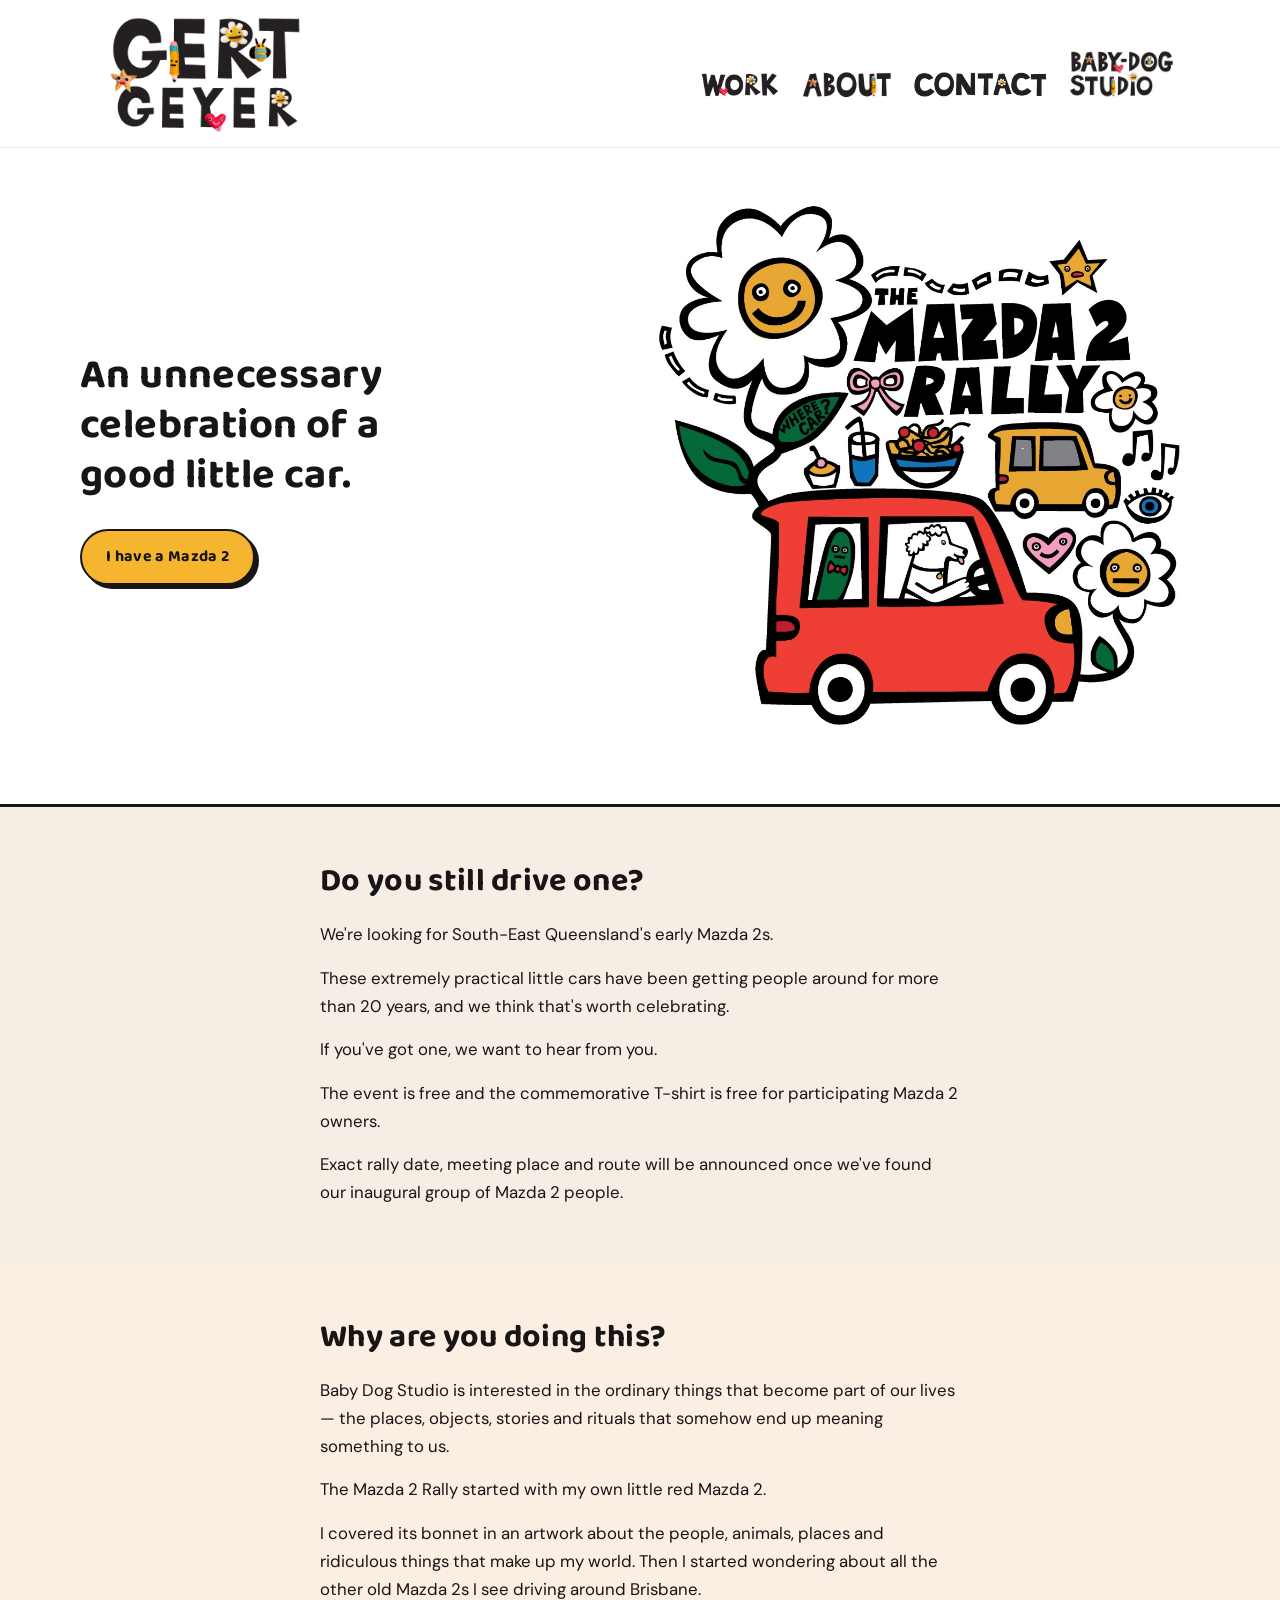
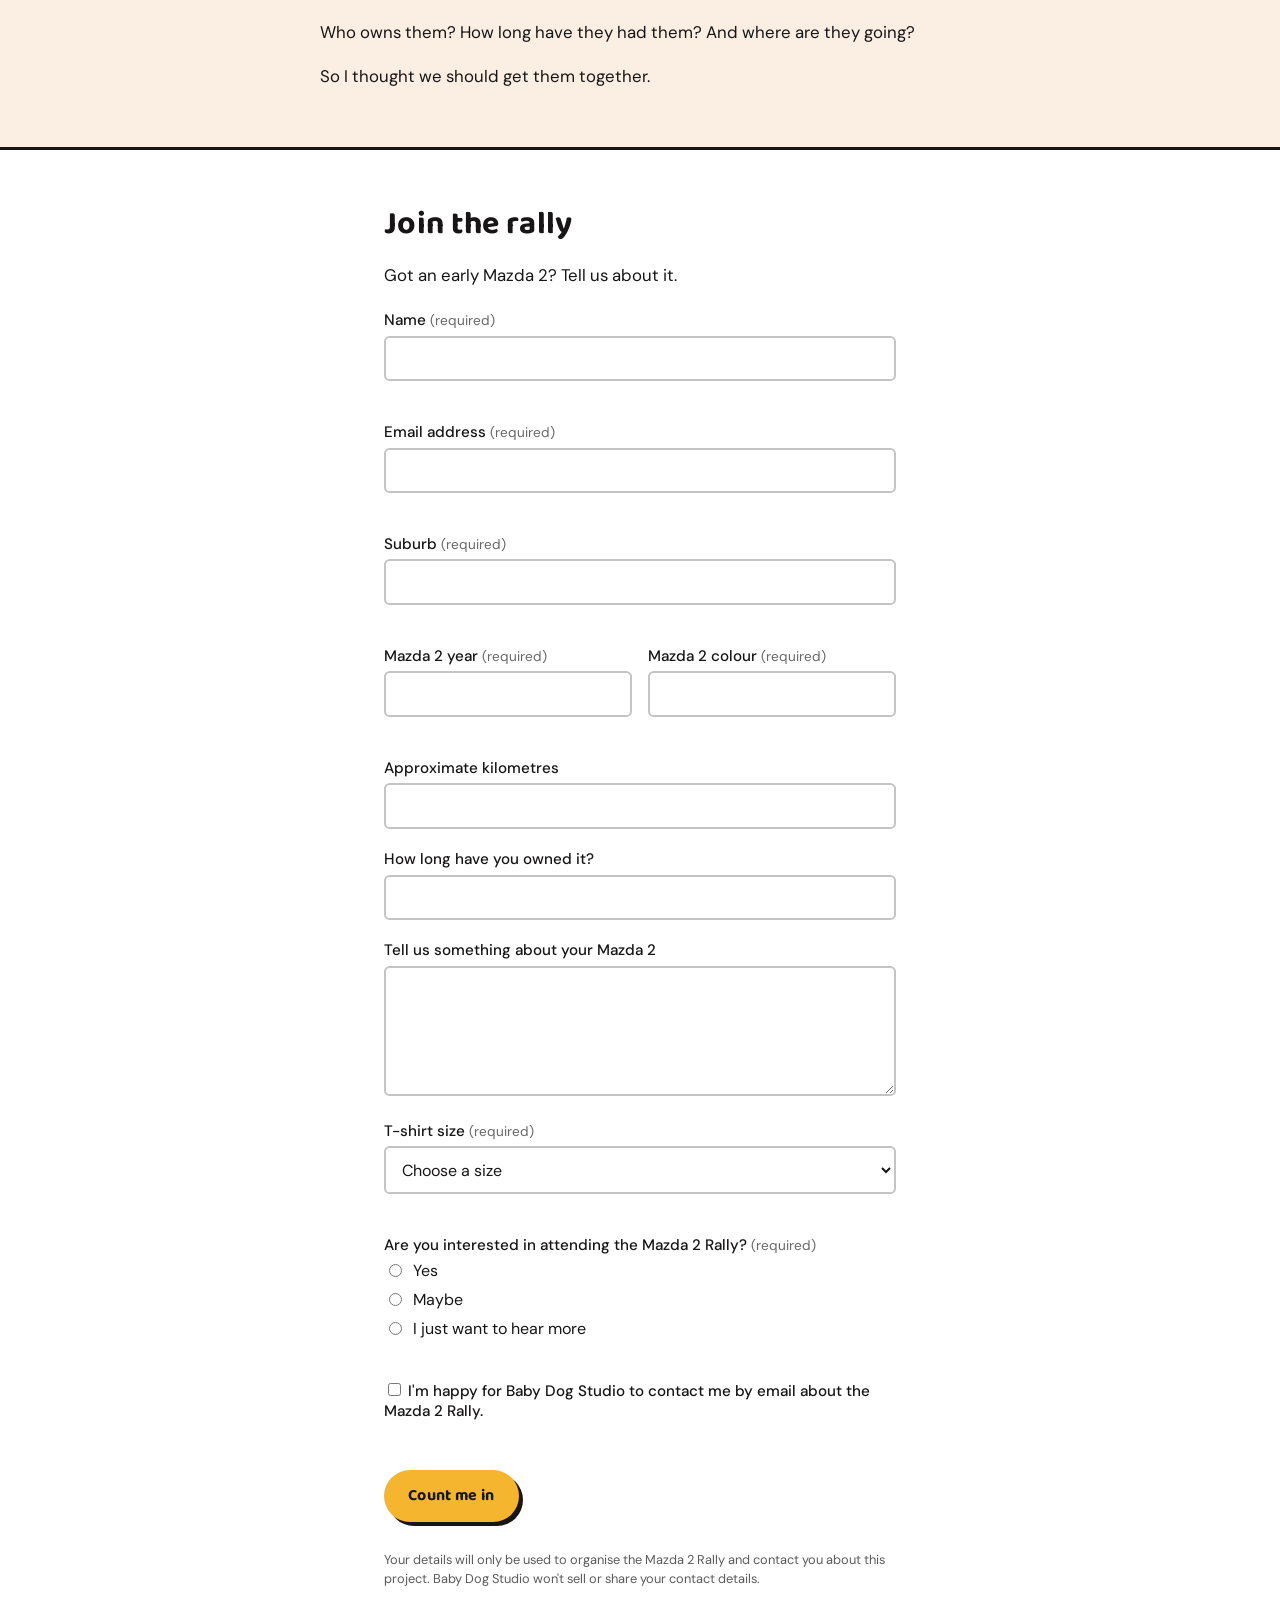
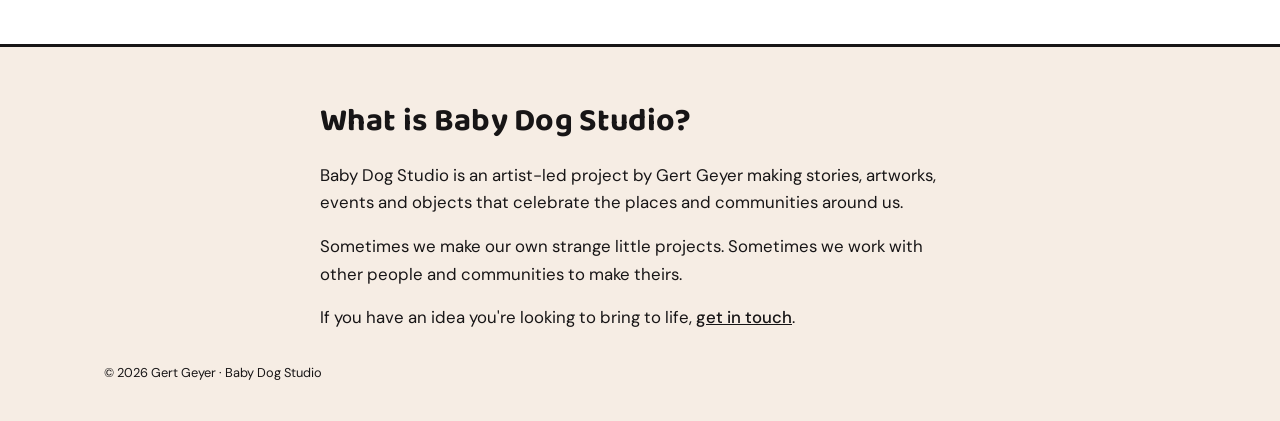
==== commit 37bc96f2: "Add get in touch link to Baby Dog Studio about section Co-authored-by: Cursor <cursoragent@cursor.co" ====
--- a/baby-dog-studio.html
+++ b/baby-dog-studio.html
@@ -329,6 +329,10 @@
               Sometimes we make our own strange little projects. Sometimes we
               work with other people and communities to make theirs.
             </p>
+            <p>
+              If you have an idea you're looking to bring to life,
+              <a href="index.html#contact">get in touch</a>.
+            </p>
           </div>
         </div>
       </section>
--- a/styles.css
+++ b/styles.css
@@ -599,6 +599,11 @@
   margin-bottom: 0;
 }
 
+.bds-prose a {
+  color: var(--ink);
+  font-weight: 500;
+}
+
 .bds-form-wrap {
   max-width: 32rem;
 }
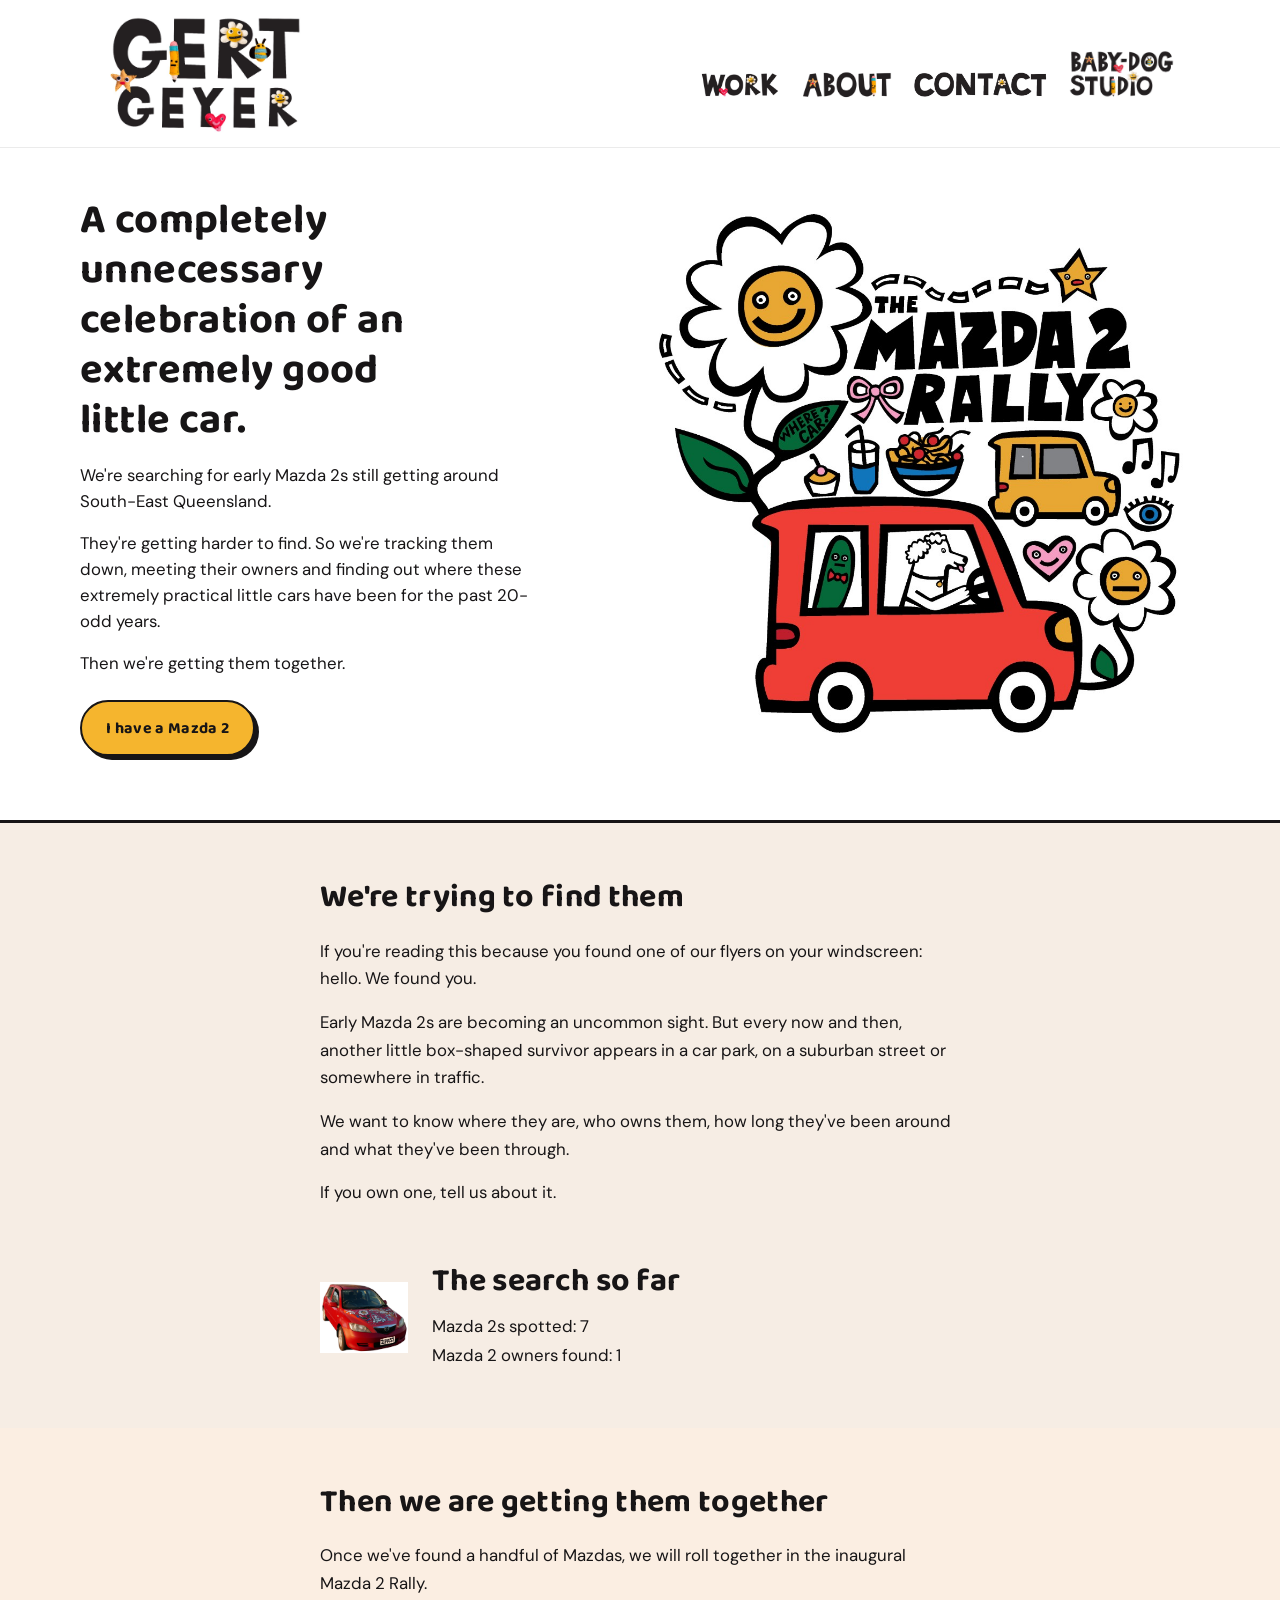
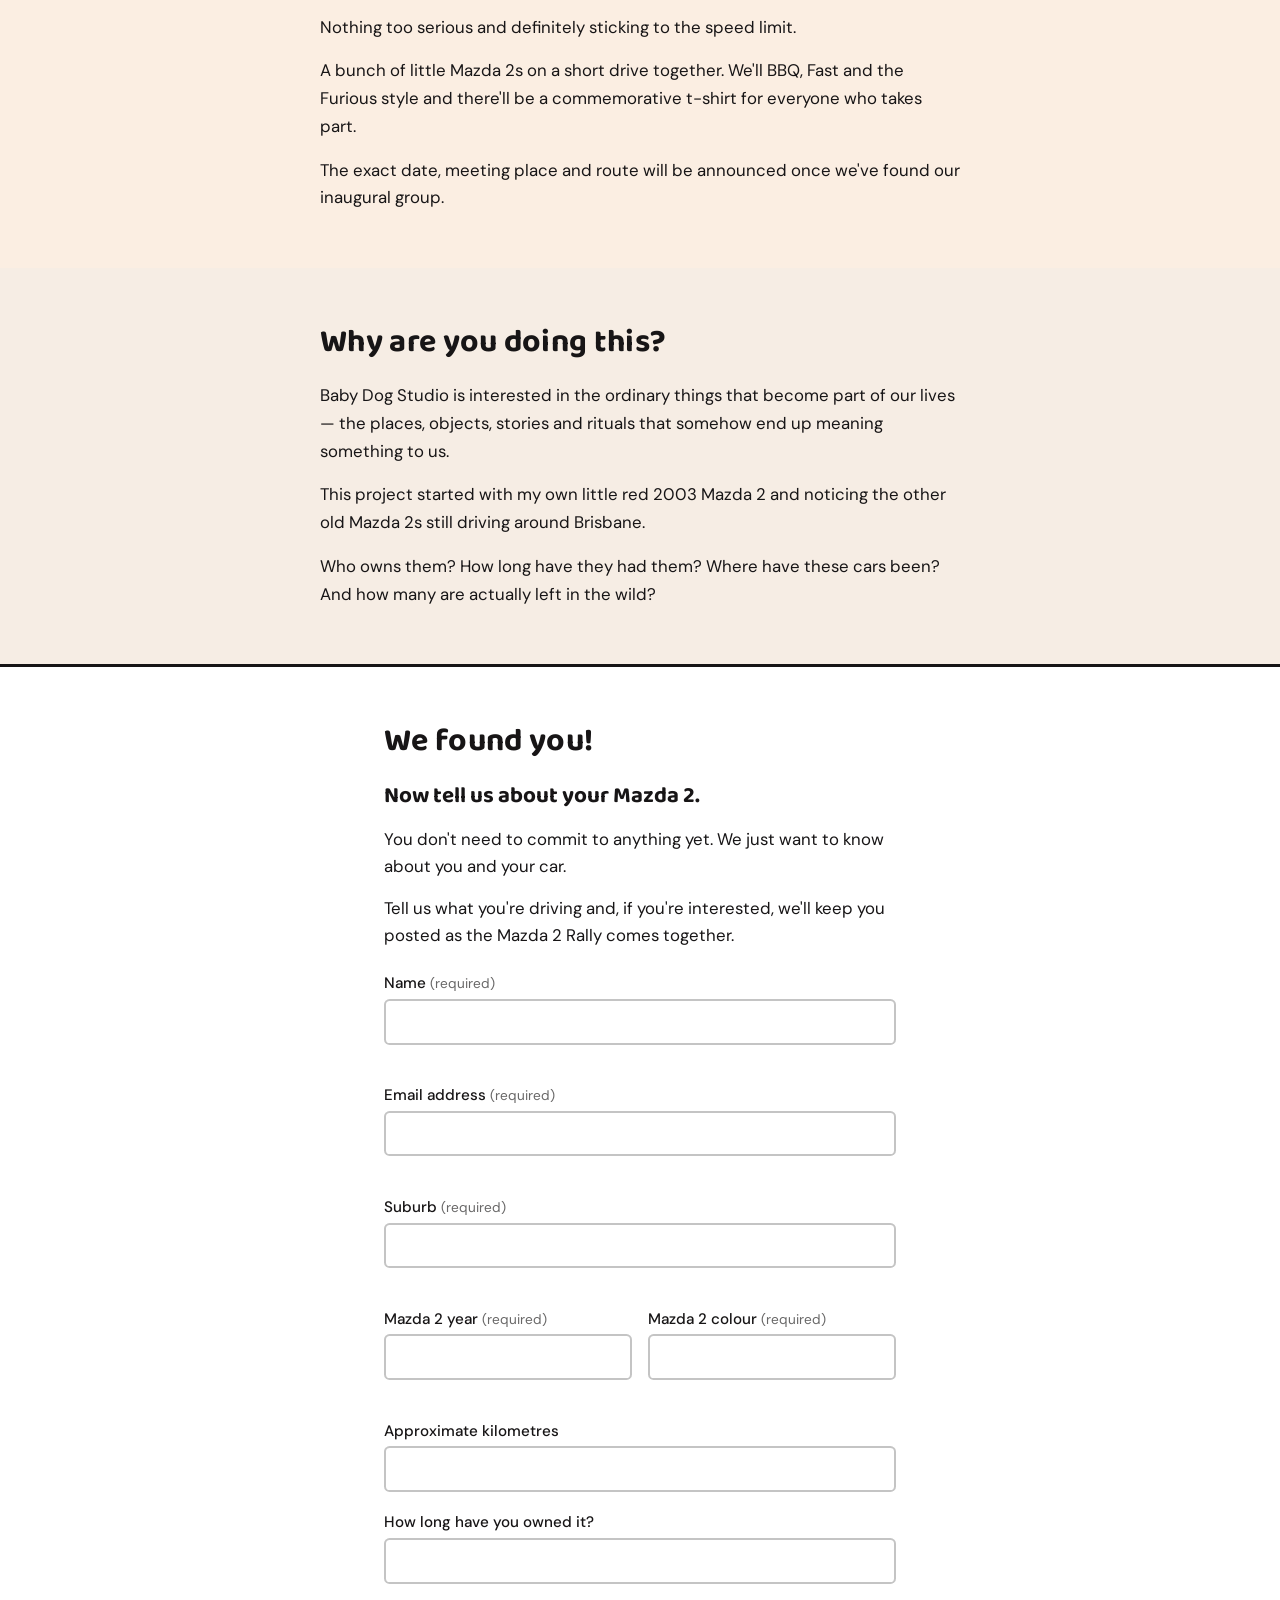
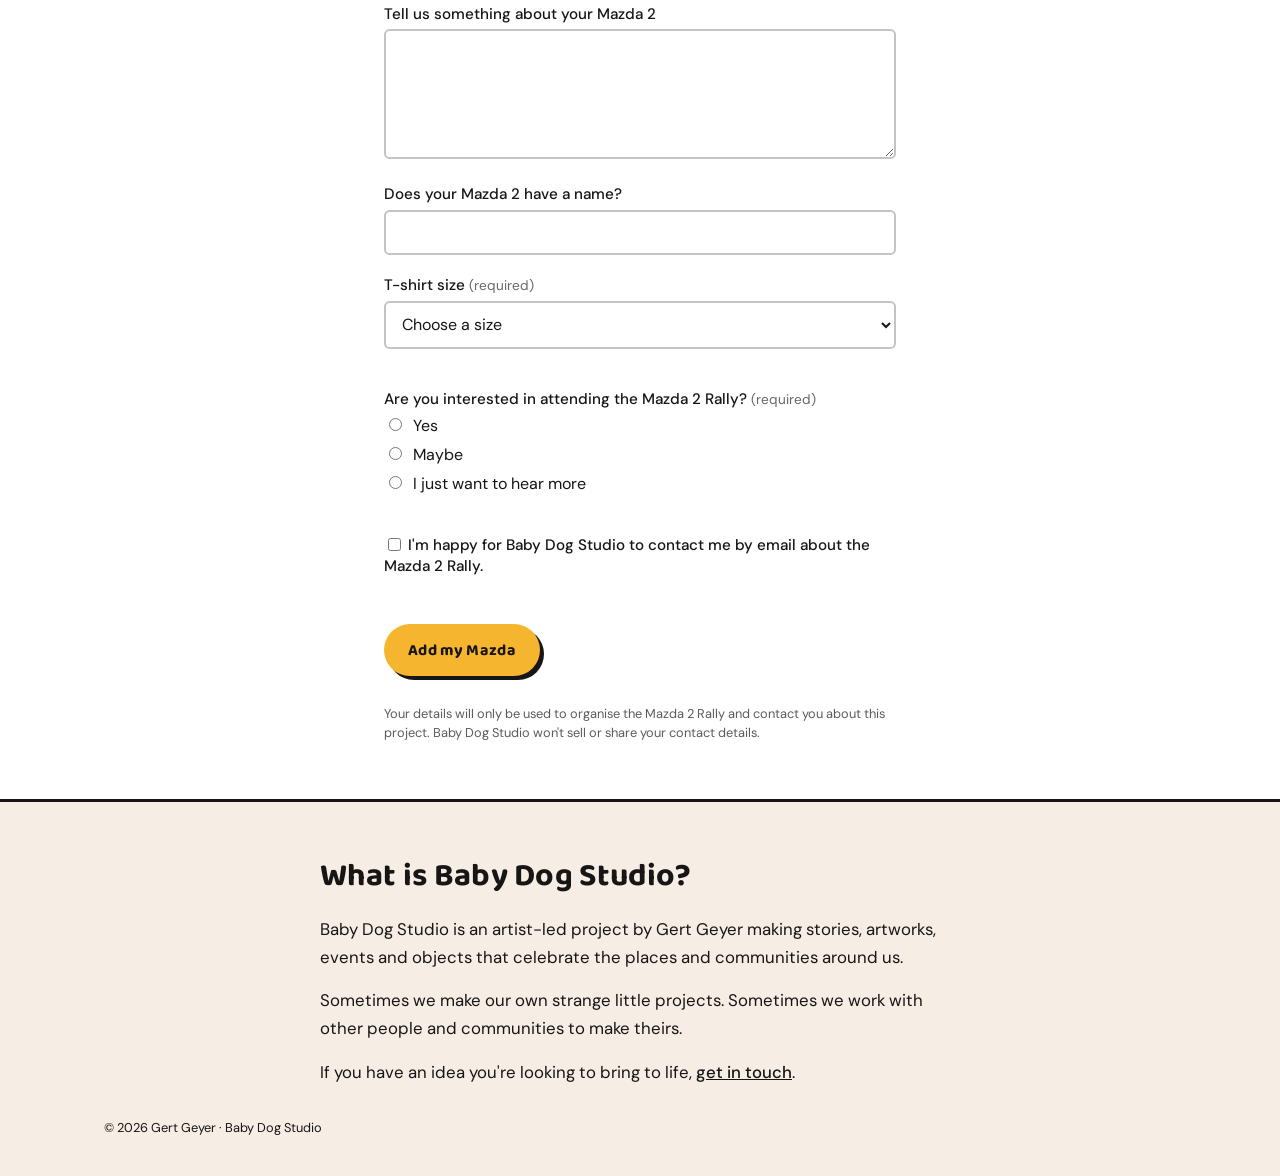
==== commit c20e54e8: "Refocus Baby Dog Studio copy on the Mazda 2 search. New section flow, search counter, form field for" ====
--- a/baby-dog-studio.html
+++ b/baby-dog-studio.html
@@ -6,7 +6,7 @@
     <title>Baby Dog Studio | Gert Geyer</title>
     <meta
       name="description"
-      content="Baby Dog Studio makes art, stories, events and objects celebrating the places, people and strange little things we love. Join the inaugural Mazda 2 Rally in Brisbane."
+      content="Baby Dog Studio is searching for early Mazda 2s still driving around South-East Queensland — tracking them down, meeting their owners, and bringing them together for the inaugural Mazda 2 Rally."
     />
     <link rel="preconnect" href="https://fonts.googleapis.com" />
     <link rel="preconnect" href="https://fonts.gstatic.com" crossorigin />
@@ -35,9 +35,21 @@
       <section class="bds-hero" aria-labelledby="bds-hero-lede">
         <div class="bds-hero__inner">
           <div class="bds-hero__copy">
-            <h1 class="bds-hero__lede bds-editable" id="bds-hero-lede">
-              An unnecessary celebration of a good little car.
-            </h1>
+            <div class="bds-editable">
+              <h1 class="bds-hero__lede" id="bds-hero-lede">
+                A completely unnecessary celebration of an extremely good little car.
+              </h1>
+              <p>
+                We're searching for early Mazda 2s still getting around
+                South-East Queensland.
+              </p>
+              <p>
+                They're getting harder to find. So we're tracking them down,
+                meeting their owners and finding out where these extremely
+                practical little cars have been for the past 20-odd years.
+              </p>
+              <p>Then we're getting them together.</p>
+            </div>
             <a class="bds-btn" href="#join-the-rally">I have a Mazda 2</a>
           </div>
           <figure class="bds-hero__media">
@@ -54,34 +66,81 @@
         </div>
       </section>
 
-      <!-- PROJECT INTRODUCTION -->
-      <section class="bds-section" aria-labelledby="still-drive-heading">
+      <!-- THE SEARCH -->
+      <section class="bds-section" aria-labelledby="search-heading">
         <div class="bds-section__inner bds-prose">
-          <h2 class="bds-section__heading" id="still-drive-heading">
-            Do you still drive one?
+          <h2 class="bds-section__heading" id="search-heading">
+            We're trying to find them
           </h2>
           <div class="bds-editable">
-            <p>We're looking for South-East Queensland's early Mazda 2s.</p>
-            <p>
-              These extremely practical little cars have been getting people
-              around for more than 20 years, and we think that's worth
-              celebrating.
-            </p>
-            <p>If you've got one, we want to hear from you.</p>
-            <p>
-              The event is free and the commemorative T-shirt is free for
-              participating Mazda 2 owners.
-            </p>
-            <p>
-              Exact rally date, meeting place and route will be announced once
-              we've found our inaugural group of Mazda 2 people.
+            <p>
+              If you're reading this because you found one of our flyers on your
+              windscreen: hello. We found you.
+            </p>
+            <p>
+              Early Mazda 2s are becoming an uncommon sight. But every now and
+              then, another little box-shaped survivor appears in a car park, on
+              a suburban street or somewhere in traffic.
+            </p>
+            <p>
+              We want to know where they are, who owns them, how long they've
+              been around and what they've been through.
+            </p>
+            <p>If you own one, tell us about it.</p>
+          </div>
+        </div>
+      </section>
+
+      <!-- SEARCH COUNTER — edit the two numbers below -->
+      <section class="bds-section bds-section--counter" aria-labelledby="search-counter-heading">
+        <div class="bds-section__inner bds-search-counter">
+          <img
+            class="bds-search-counter__img"
+            src="assets/mazda-etch-explosion.png"
+            alt=""
+            width="1024"
+            height="684"
+            aria-hidden="true"
+          />
+          <div class="bds-search-counter__text">
+            <h2 class="bds-section__heading" id="search-counter-heading">
+              The search so far
+            </h2>
+            <p class="bds-search-counter__stat">Mazda 2s spotted: 7</p>
+            <p class="bds-search-counter__stat">Mazda 2 owners found: 1</p>
+          </div>
+        </div>
+      </section>
+
+      <!-- THE RALLY -->
+      <section class="bds-section bds-section--warm" aria-labelledby="rally-heading">
+        <div class="bds-section__inner bds-prose">
+          <h2 class="bds-section__heading" id="rally-heading">
+            Then we are getting them together
+          </h2>
+          <div class="bds-editable">
+            <p>
+              Once we've found a handful of Mazdas, we will roll together in the
+              inaugural Mazda 2 Rally.
+            </p>
+            <p>
+              Nothing too serious and definitely sticking to the speed limit.
+            </p>
+            <p>
+              A bunch of little Mazda 2s on a short drive together. We'll BBQ,
+              Fast and the Furious style and there'll be a commemorative
+              t-shirt for everyone who takes part.
+            </p>
+            <p>
+              The exact date, meeting place and route will be announced once
+              we've found our inaugural group.
             </p>
           </div>
         </div>
       </section>
 
       <!-- WHY -->
-      <section class="bds-section bds-section--warm" aria-labelledby="why-heading">
+      <section class="bds-section" aria-labelledby="why-heading">
         <div class="bds-section__inner bds-prose">
           <h2 class="bds-section__heading" id="why-heading">
             Why are you doing this?
@@ -93,19 +152,13 @@
               somehow end up meaning something to us.
             </p>
             <p>
-              The Mazda 2 Rally started with my own little red Mazda 2.
-            </p>
-            <p>
-              I covered its bonnet in an artwork about the people, animals,
-              places and ridiculous things that make up my world. Then I started
-              wondering about all the other old Mazda 2s I see driving around
-              Brisbane.
-            </p>
-            <p>
-              Who owns them? How long have they had them? And where are they
-              going?
-            </p>
-            <p>So I thought we should get them together.</p>
+              This project started with my own little red 2003 Mazda 2 and
+              noticing the other old Mazda 2s still driving around Brisbane.
+            </p>
+            <p>
+              Who owns them? How long have they had them? Where have these cars
+              been? And how many are actually left in the wild?
+            </p>
           </div>
         </div>
       </section>
@@ -117,10 +170,20 @@
         aria-labelledby="join-heading"
       >
         <div class="bds-section__inner bds-form-wrap">
-          <h2 class="bds-section__heading" id="join-heading">Join the rally</h2>
-          <p class="bds-form__intro bds-editable">
-            Got an early Mazda 2? Tell us about it.
-          </p>
+          <div class="bds-form__header">
+            <h2 class="bds-section__heading" id="join-heading">We found you!</h2>
+            <p class="bds-form__subheading">Now tell us about your Mazda 2.</p>
+            <div class="bds-form__intro bds-editable">
+              <p>
+                You don't need to commit to anything yet. We just want to know
+                about you and your car.
+              </p>
+              <p>
+                Tell us what you're driving and, if you're interested, we'll
+                keep you posted as the Mazda 2 Rally comes together.
+              </p>
+            </div>
+          </div>
 
           <div
             class="bds-form__status"
@@ -130,17 +193,15 @@
           ></div>
 
           <div class="bds-success" id="rally-success" hidden tabindex="-1">
-            <h3 class="bds-success__title">You're in.</h3>
-            <p>
-              Thanks for joining the inaugural Mazda 2 Rally.
-            </p>
-            <p>
-              We'll email you when we've rounded up enough little Mazdas and
-              have the rally details ready.
-            </p>
-            <p>
-              In the meantime: if you see another old Mazda 2 in the wild, tell
-              them we're looking for them.
+            <h3 class="bds-success__title">We found another one.</h3>
+            <p>Your Mazda 2 is officially part of the search.</p>
+            <p>
+              We'll be in touch as we find more cars and start putting the
+              inaugural Mazda 2 Rally together.
+            </p>
+            <p>
+              In the meantime, if you see another early Mazda 2 in the wild,
+              tell them we're looking for them.
             </p>
           </div>
 
@@ -249,6 +310,16 @@
             </div>
 
             <div class="bds-form__field">
+              <label for="rally-mazda-name">Does your Mazda 2 have a name?</label>
+              <input
+                type="text"
+                id="rally-mazda-name"
+                name="mazda_name"
+                autocomplete="off"
+              />
+            </div>
+
+            <div class="bds-form__field">
               <label for="rally-shirt">T-shirt size <span class="bds-required">(required)</span></label>
               <select id="rally-shirt" name="tshirt_size" required>
                 <option value="">Choose a size</option>
@@ -301,7 +372,7 @@
             </div>
 
             <button type="submit" class="bds-btn bds-btn--submit" id="rally-submit">
-              Count me in
+              Add my Mazda
             </button>
           </form>
 
--- a/styles.css
+++ b/styles.css
@@ -502,13 +502,24 @@
 }
 
 .bds-hero__lede {
-  margin: 0 0 1.75rem;
+  margin: 0 0 1rem;
   max-width: 22rem;
   font-family: var(--font-display);
   font-size: clamp(1.85rem, 4.5vw, 2.6rem);
   font-weight: 700;
   line-height: 1.2;
   letter-spacing: 0.01em;
+}
+
+.bds-hero__copy .bds-editable p {
+  margin: 0 0 1rem;
+  max-width: 28rem;
+  font-size: 1.05rem;
+  line-height: 1.55;
+}
+
+.bds-hero__copy .bds-editable p:last-child {
+  margin-bottom: 1.5rem;
 }
 
 .bds-btn {
@@ -608,9 +619,53 @@
   max-width: 32rem;
 }
 
+.bds-form__subheading {
+  margin: 0 0 1rem;
+  font-family: var(--font-display);
+  font-size: clamp(1.15rem, 2.5vw, 1.4rem);
+  font-weight: 700;
+  line-height: 1.25;
+}
+
 .bds-form__intro {
   margin: 0 0 1.5rem;
   font-size: 1.05rem;
+}
+
+.bds-form__intro p {
+  margin: 0 0 1rem;
+  line-height: 1.6;
+}
+
+.bds-form__intro p:last-child {
+  margin-bottom: 0;
+}
+
+.bds-section--counter {
+  padding-top: 0;
+}
+
+.bds-search-counter {
+  display: flex;
+  gap: 1.5rem;
+  align-items: center;
+  max-width: 40rem;
+}
+
+.bds-search-counter__img {
+  flex-shrink: 0;
+  width: 5.5rem;
+  height: auto;
+}
+
+.bds-search-counter__text .bds-section__heading {
+  margin-bottom: 0.75rem;
+}
+
+.bds-search-counter__stat {
+  margin: 0.25rem 0;
+  font-size: 1.05rem;
+  line-height: 1.5;
 }
 
 .bds-form__status {
@@ -864,6 +919,11 @@
     grid-template-columns: minmax(0, 1fr);
   }
 
+  .bds-search-counter {
+    flex-direction: column;
+    align-items: flex-start;
+  }
+
   .site-nav__link--text {
     font-size: 0.9rem;
   }
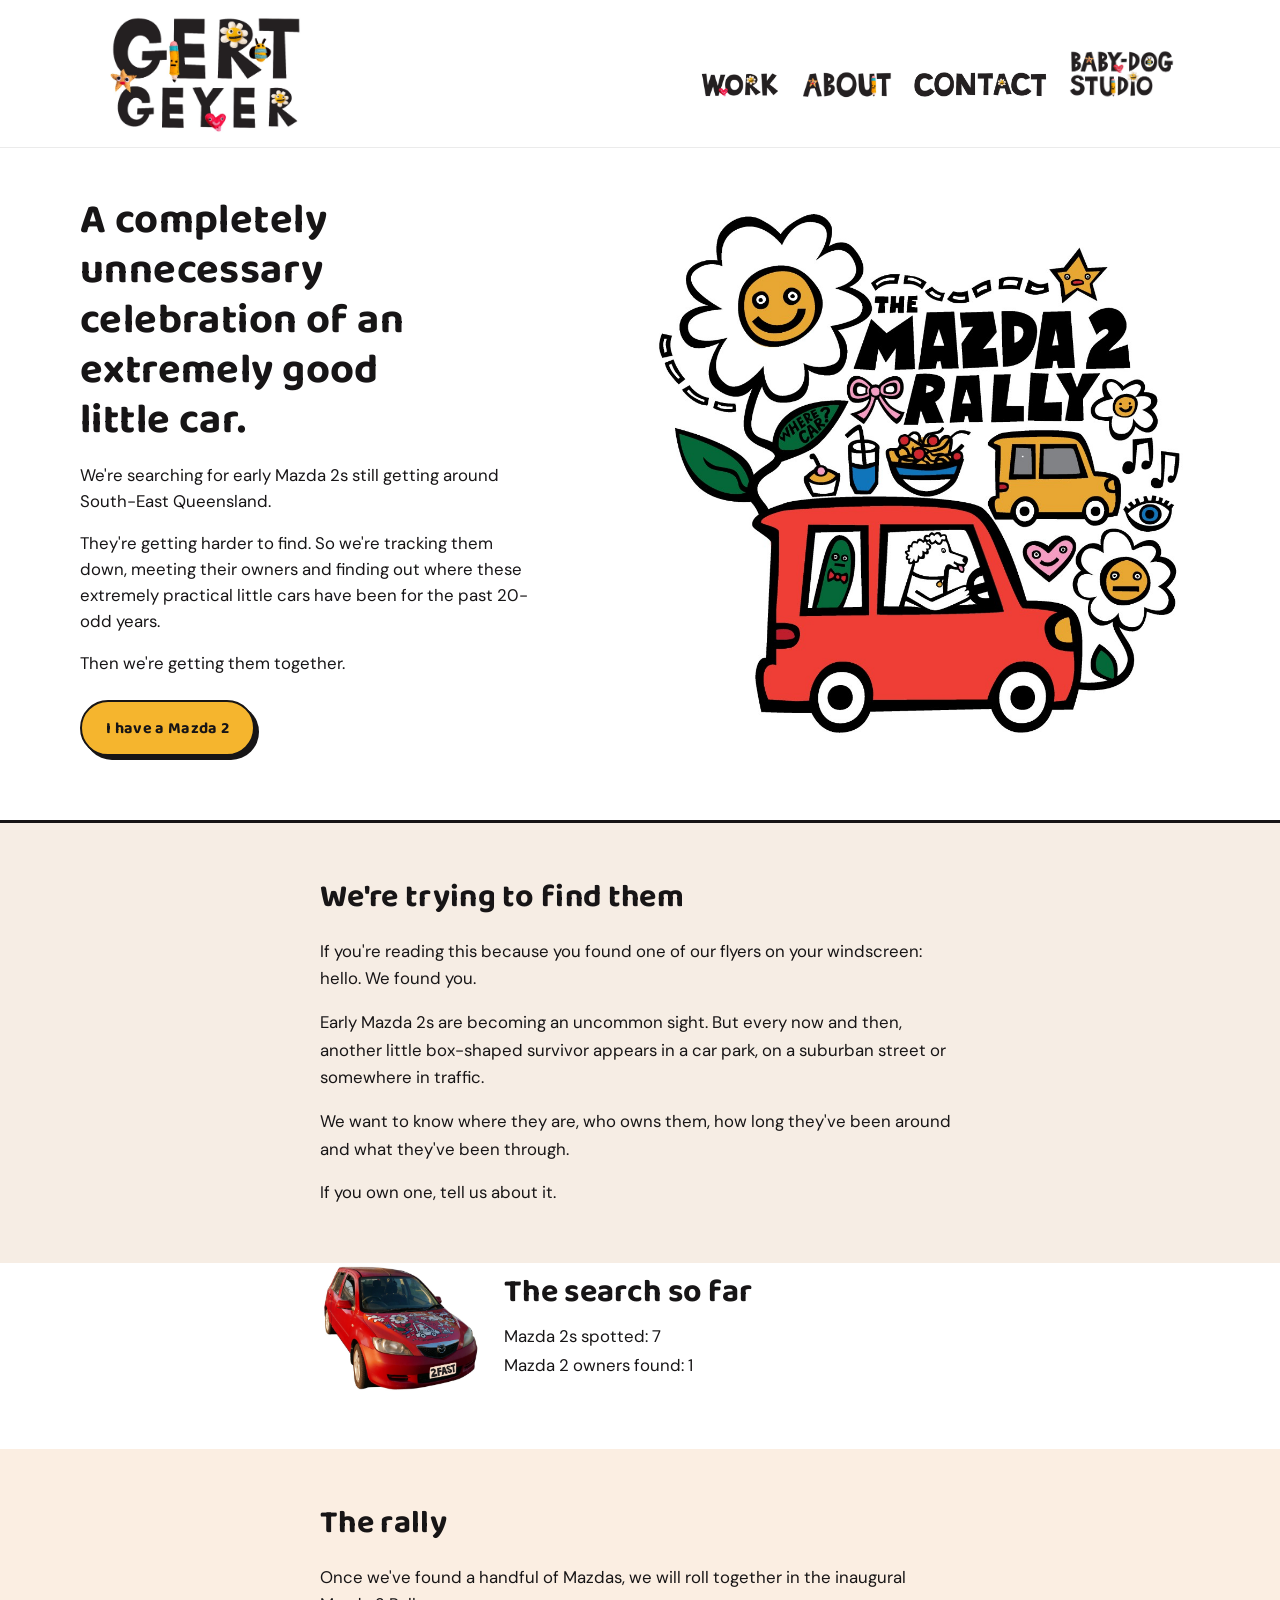
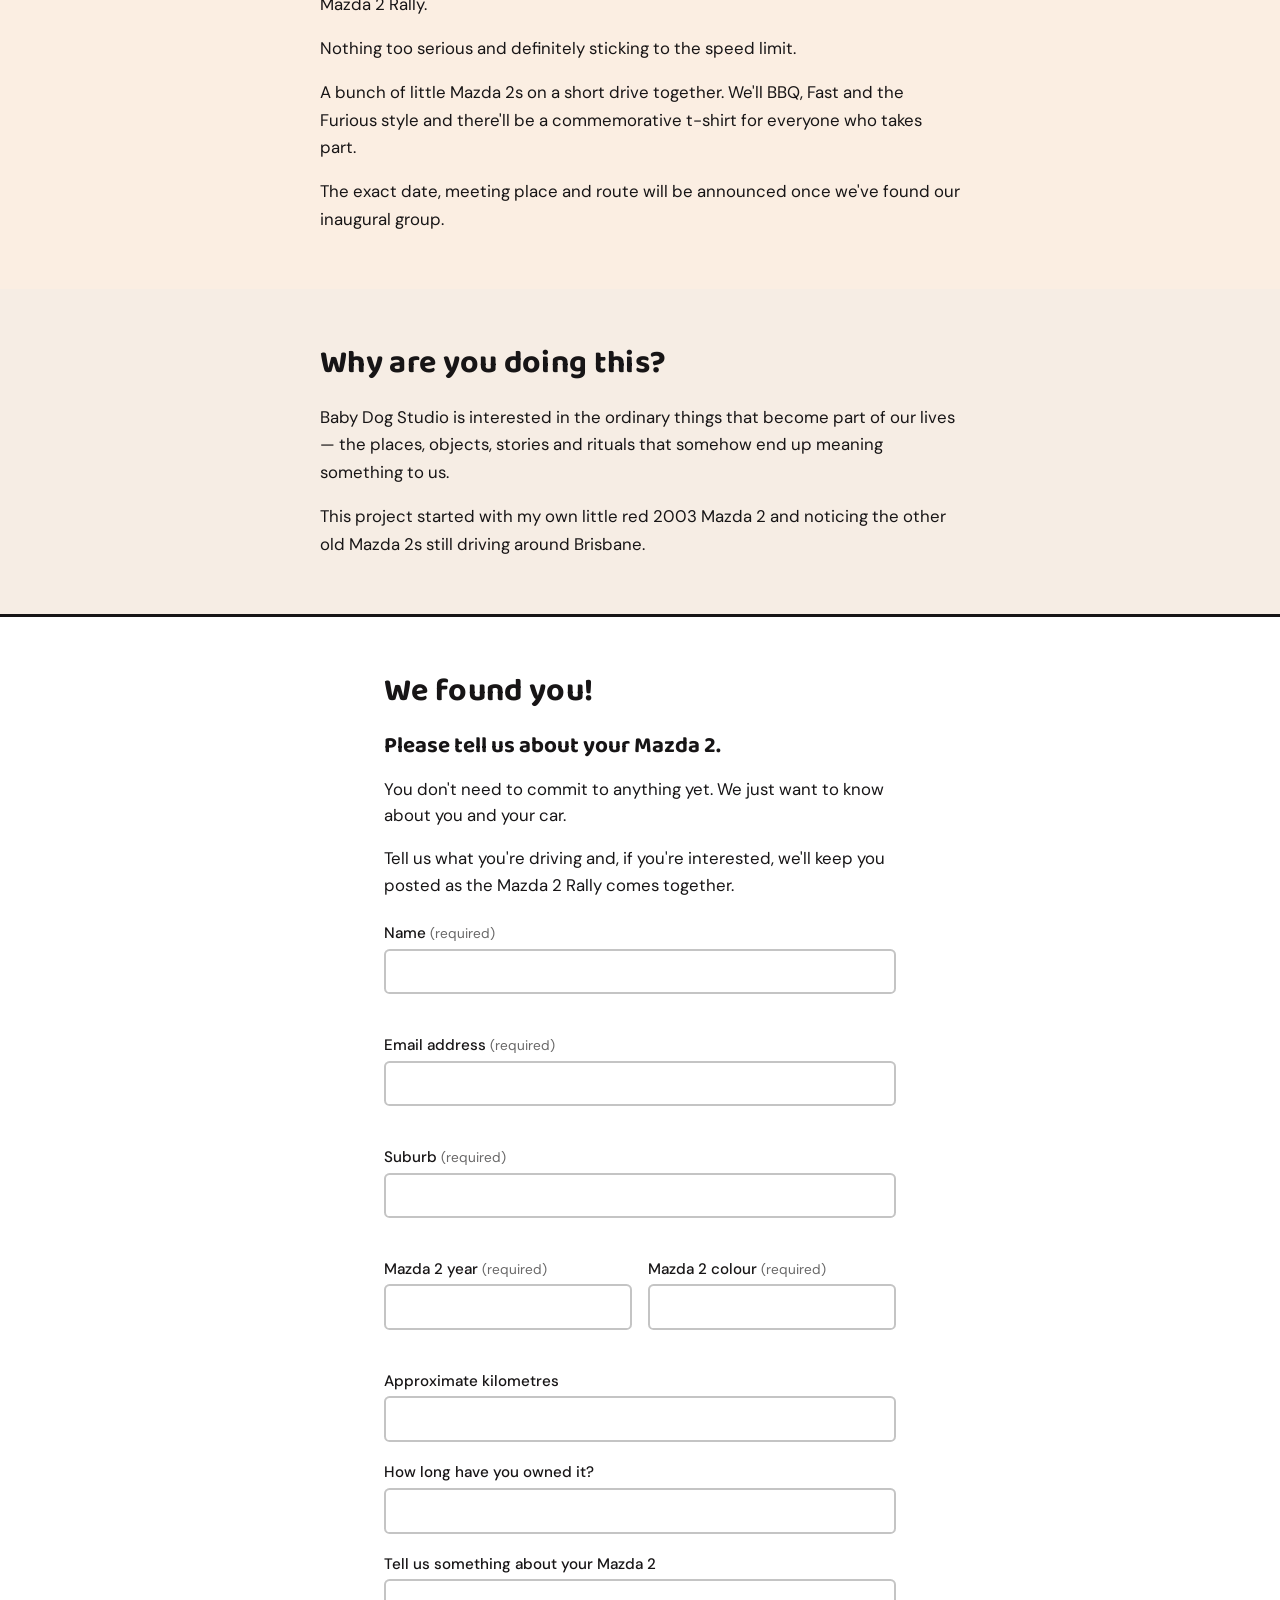
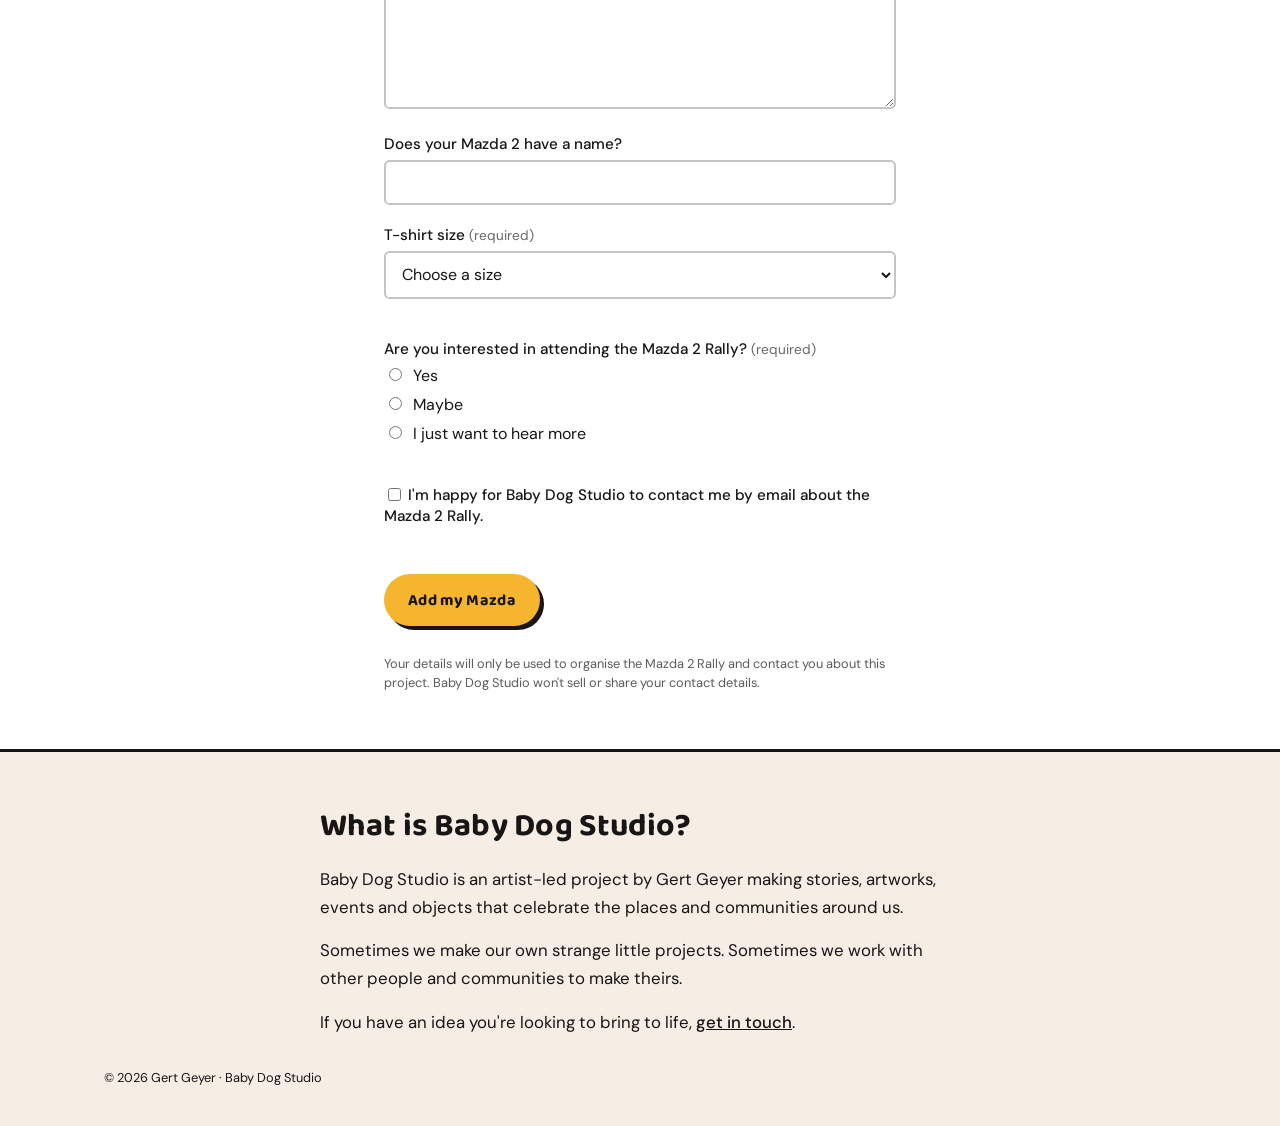
==== commit 878fa606: "Tweak Baby Dog Studio copy and search counter styling. Rally heading, form please line, trim why sec" ====
--- a/baby-dog-studio.html
+++ b/baby-dog-studio.html
@@ -116,7 +116,7 @@
       <section class="bds-section bds-section--warm" aria-labelledby="rally-heading">
         <div class="bds-section__inner bds-prose">
           <h2 class="bds-section__heading" id="rally-heading">
-            Then we are getting them together
+            The rally
           </h2>
           <div class="bds-editable">
             <p>
@@ -154,10 +154,6 @@
             <p>
               This project started with my own little red 2003 Mazda 2 and
               noticing the other old Mazda 2s still driving around Brisbane.
-            </p>
-            <p>
-              Who owns them? How long have they had them? Where have these cars
-              been? And how many are actually left in the wild?
             </p>
           </div>
         </div>
@@ -172,7 +168,7 @@
         <div class="bds-section__inner bds-form-wrap">
           <div class="bds-form__header">
             <h2 class="bds-section__heading" id="join-heading">We found you!</h2>
-            <p class="bds-form__subheading">Now tell us about your Mazda 2.</p>
+            <p class="bds-form__subheading">Please tell us about your Mazda 2.</p>
             <div class="bds-form__intro bds-editable">
               <p>
                 You don't need to commit to anything yet. We just want to know
--- a/styles.css
+++ b/styles.css
@@ -643,6 +643,7 @@
 
 .bds-section--counter {
   padding-top: 0;
+  background: #fff;
 }
 
 .bds-search-counter {
@@ -654,7 +655,7 @@
 
 .bds-search-counter__img {
   flex-shrink: 0;
-  width: 5.5rem;
+  width: 10rem;
   height: auto;
 }
 
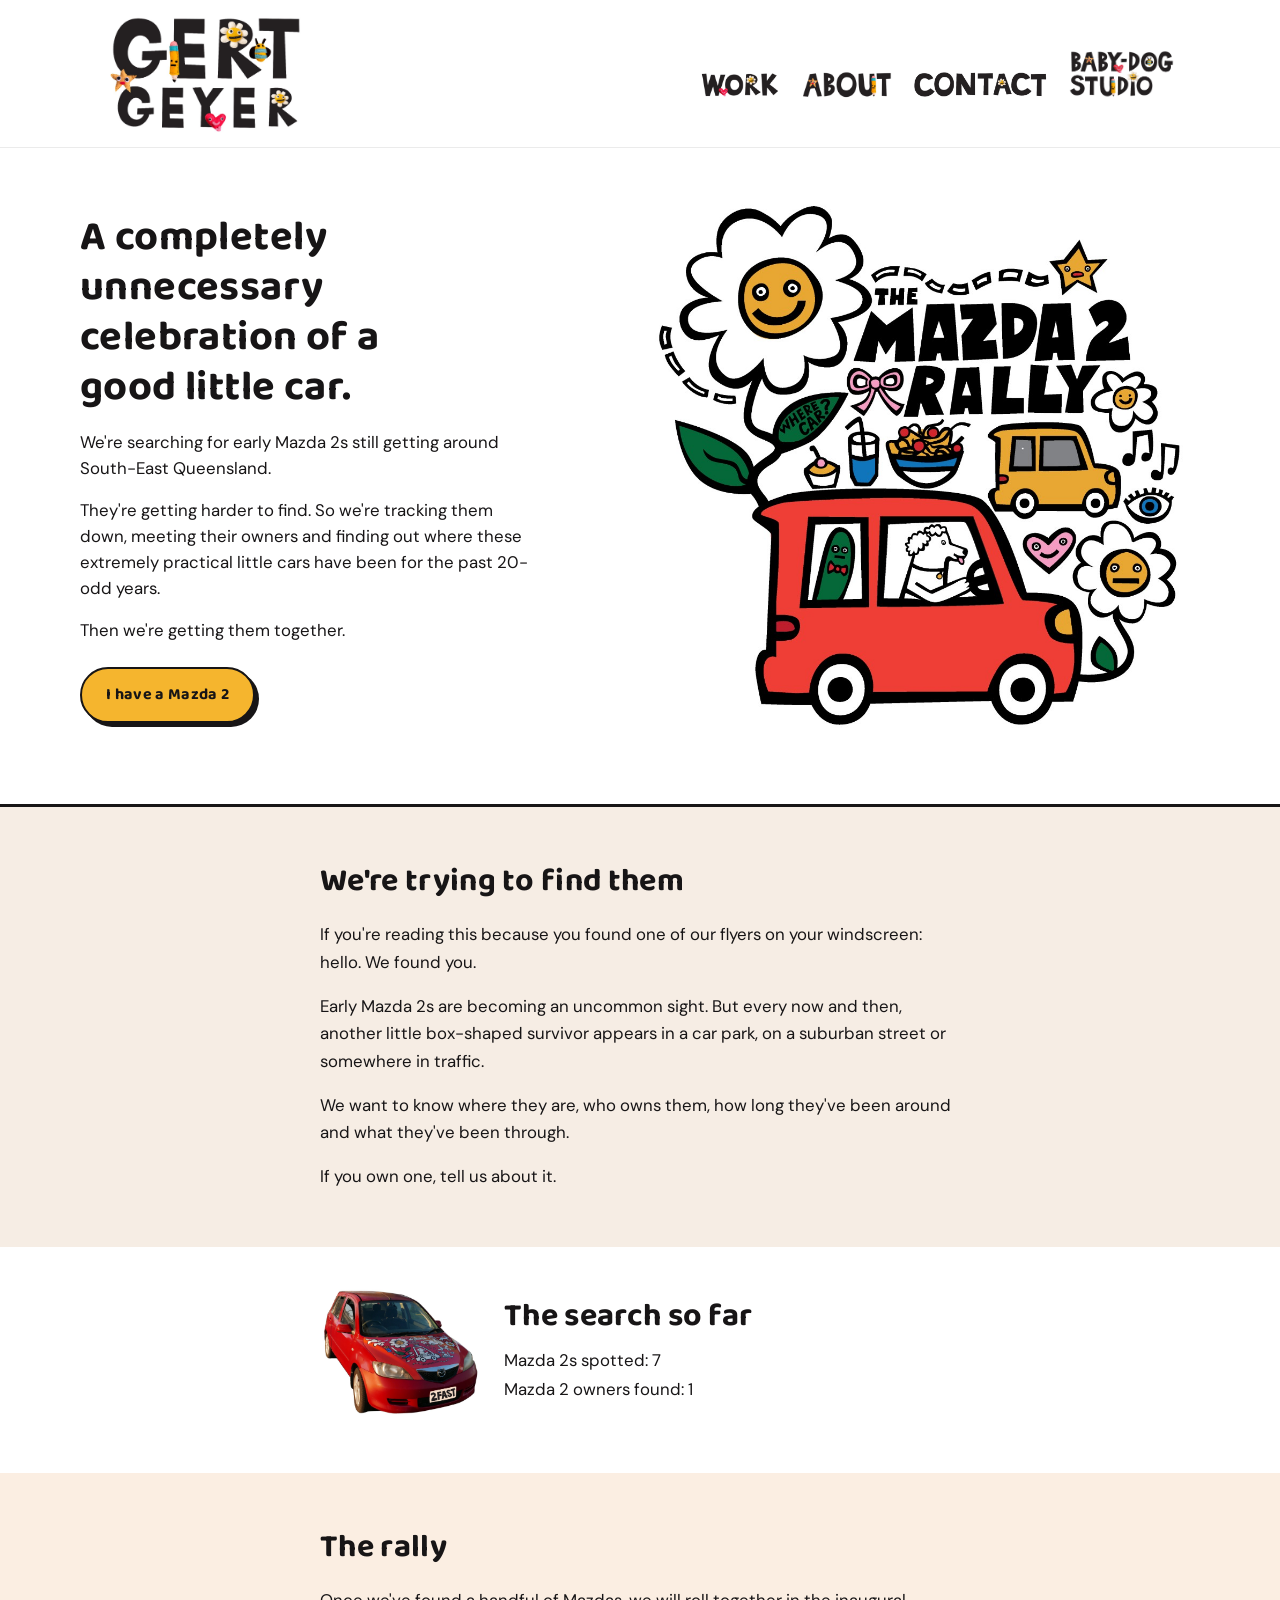
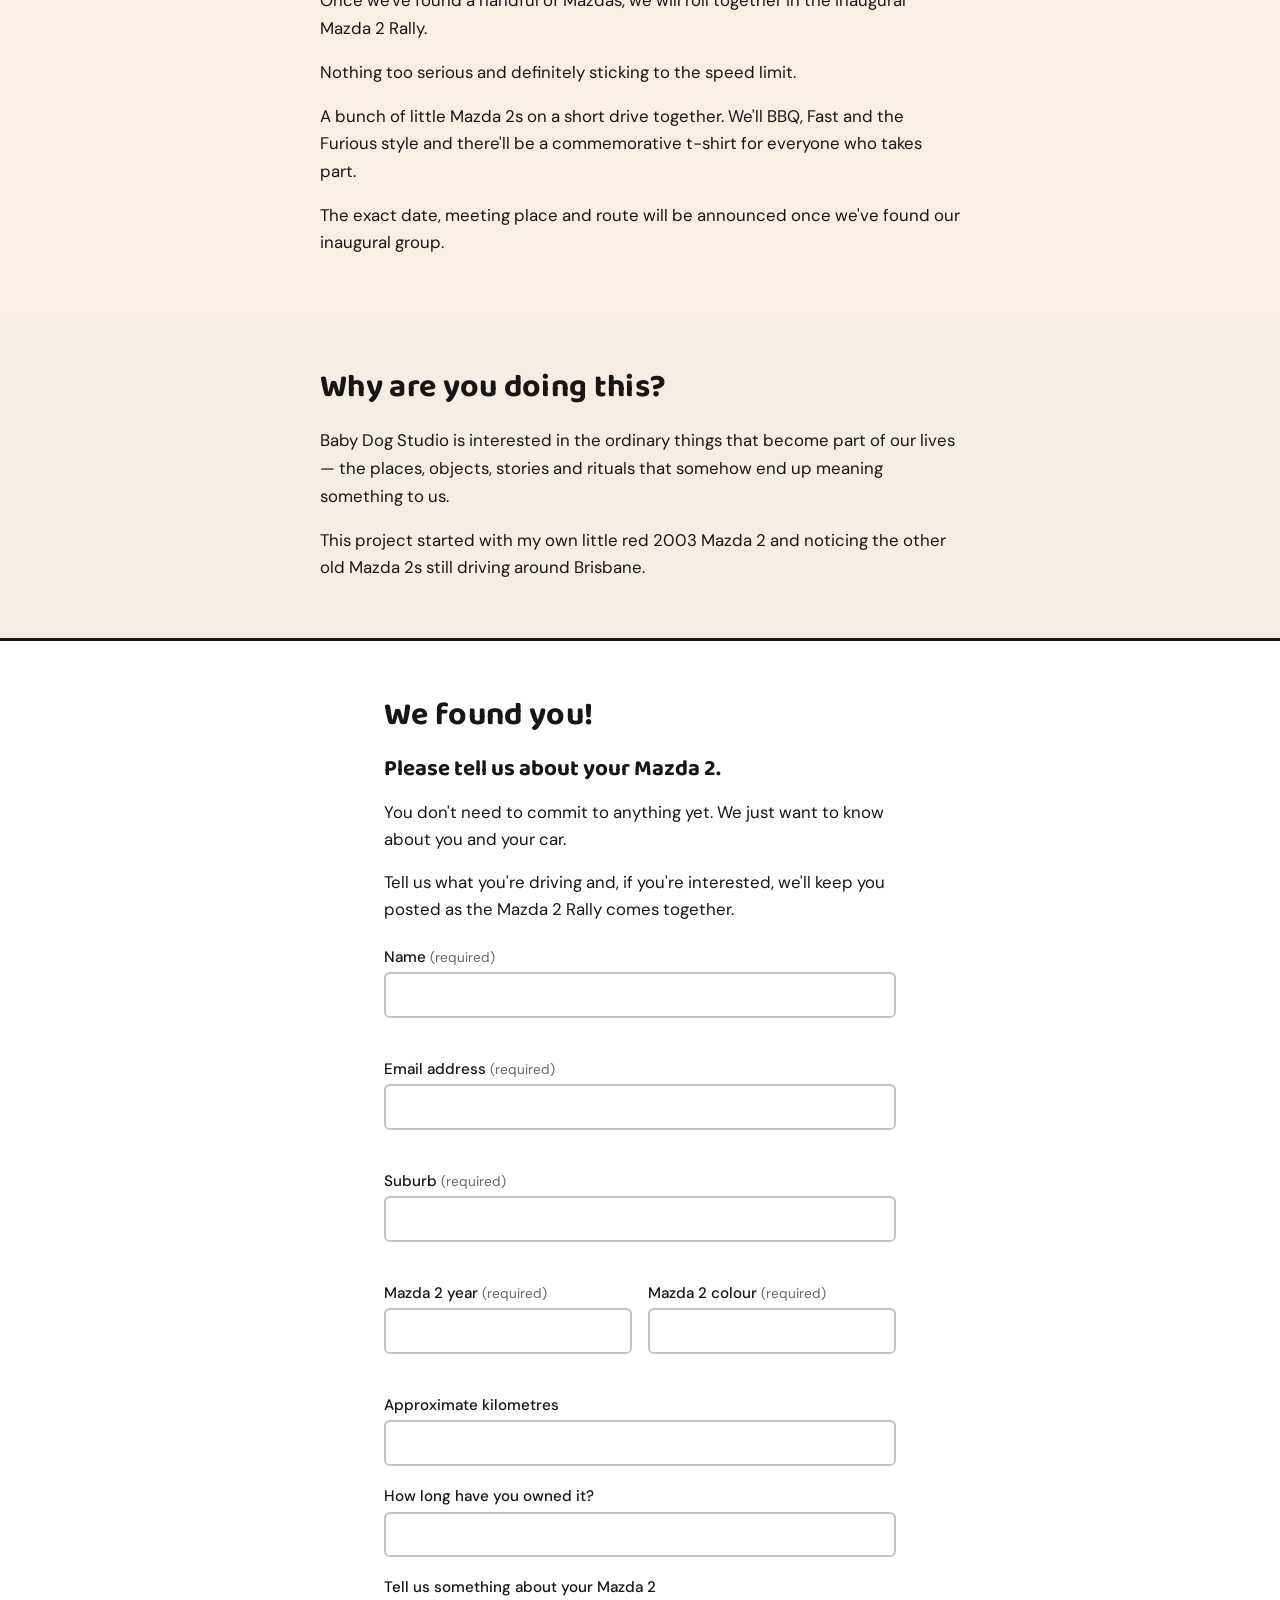
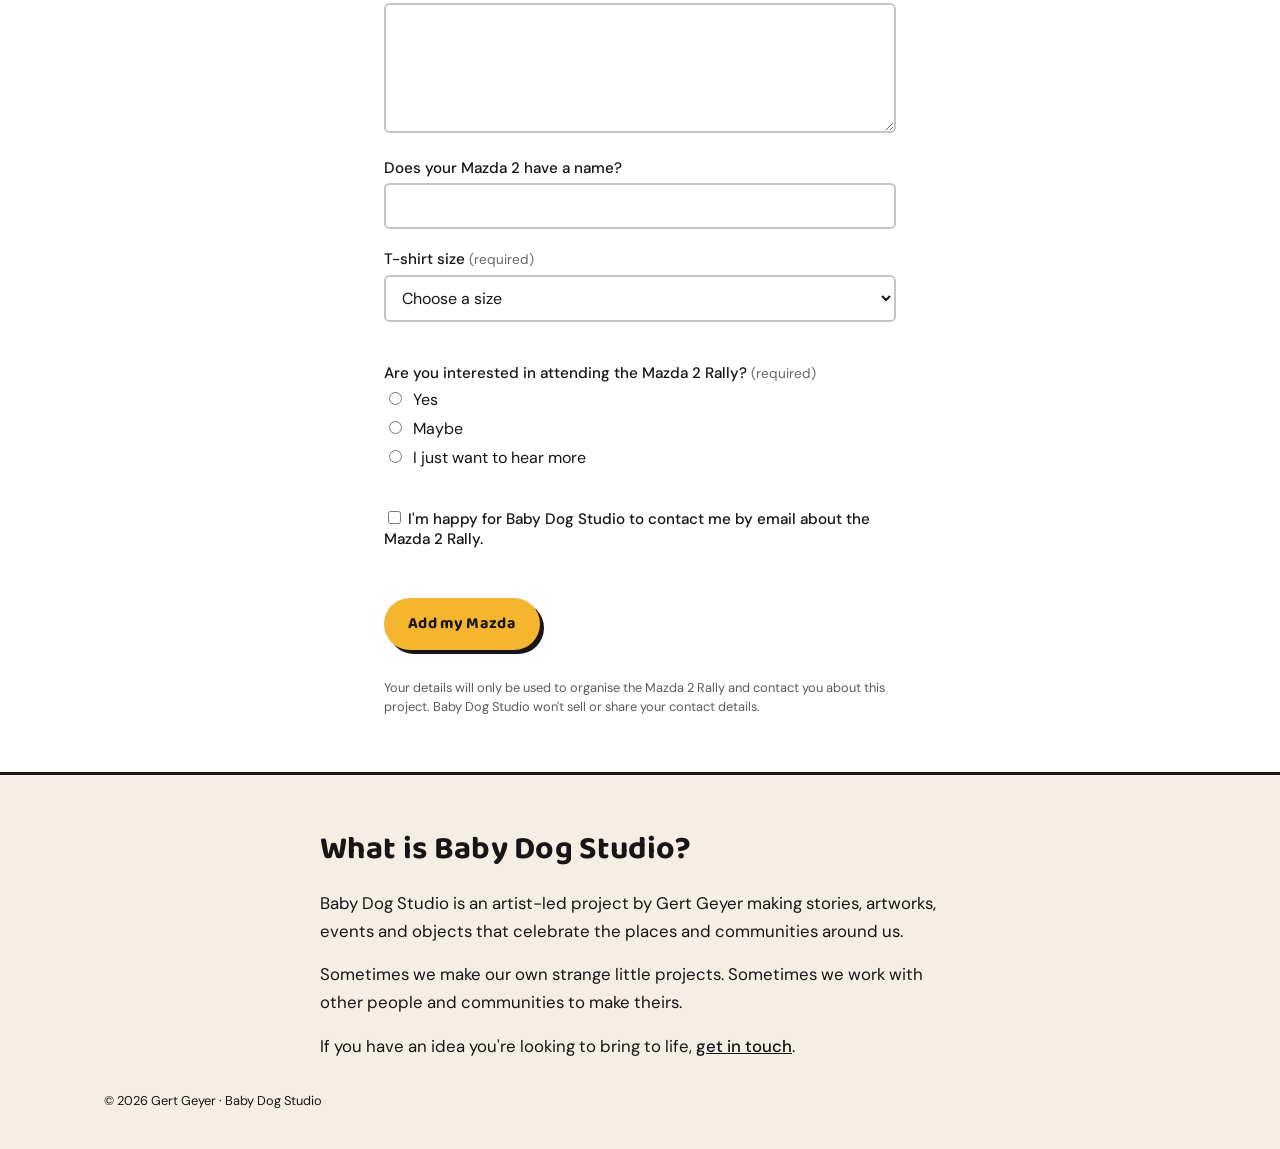
==== commit a4405c52: "Add space above search counter; trim hero headline Co-authored-by: Cursor <cursoragent@cursor.com>" ====
--- a/baby-dog-studio.html
+++ b/baby-dog-studio.html
@@ -37,7 +37,7 @@
           <div class="bds-hero__copy">
             <div class="bds-editable">
               <h1 class="bds-hero__lede" id="bds-hero-lede">
-                A completely unnecessary celebration of an extremely good little car.
+                A completely unnecessary celebration of a good little car.
               </h1>
               <p>
                 We're searching for early Mazda 2s still getting around
--- a/styles.css
+++ b/styles.css
@@ -642,7 +642,7 @@
 }
 
 .bds-section--counter {
-  padding-top: 0;
+  padding-top: 2.5rem;
   background: #fff;
 }
 
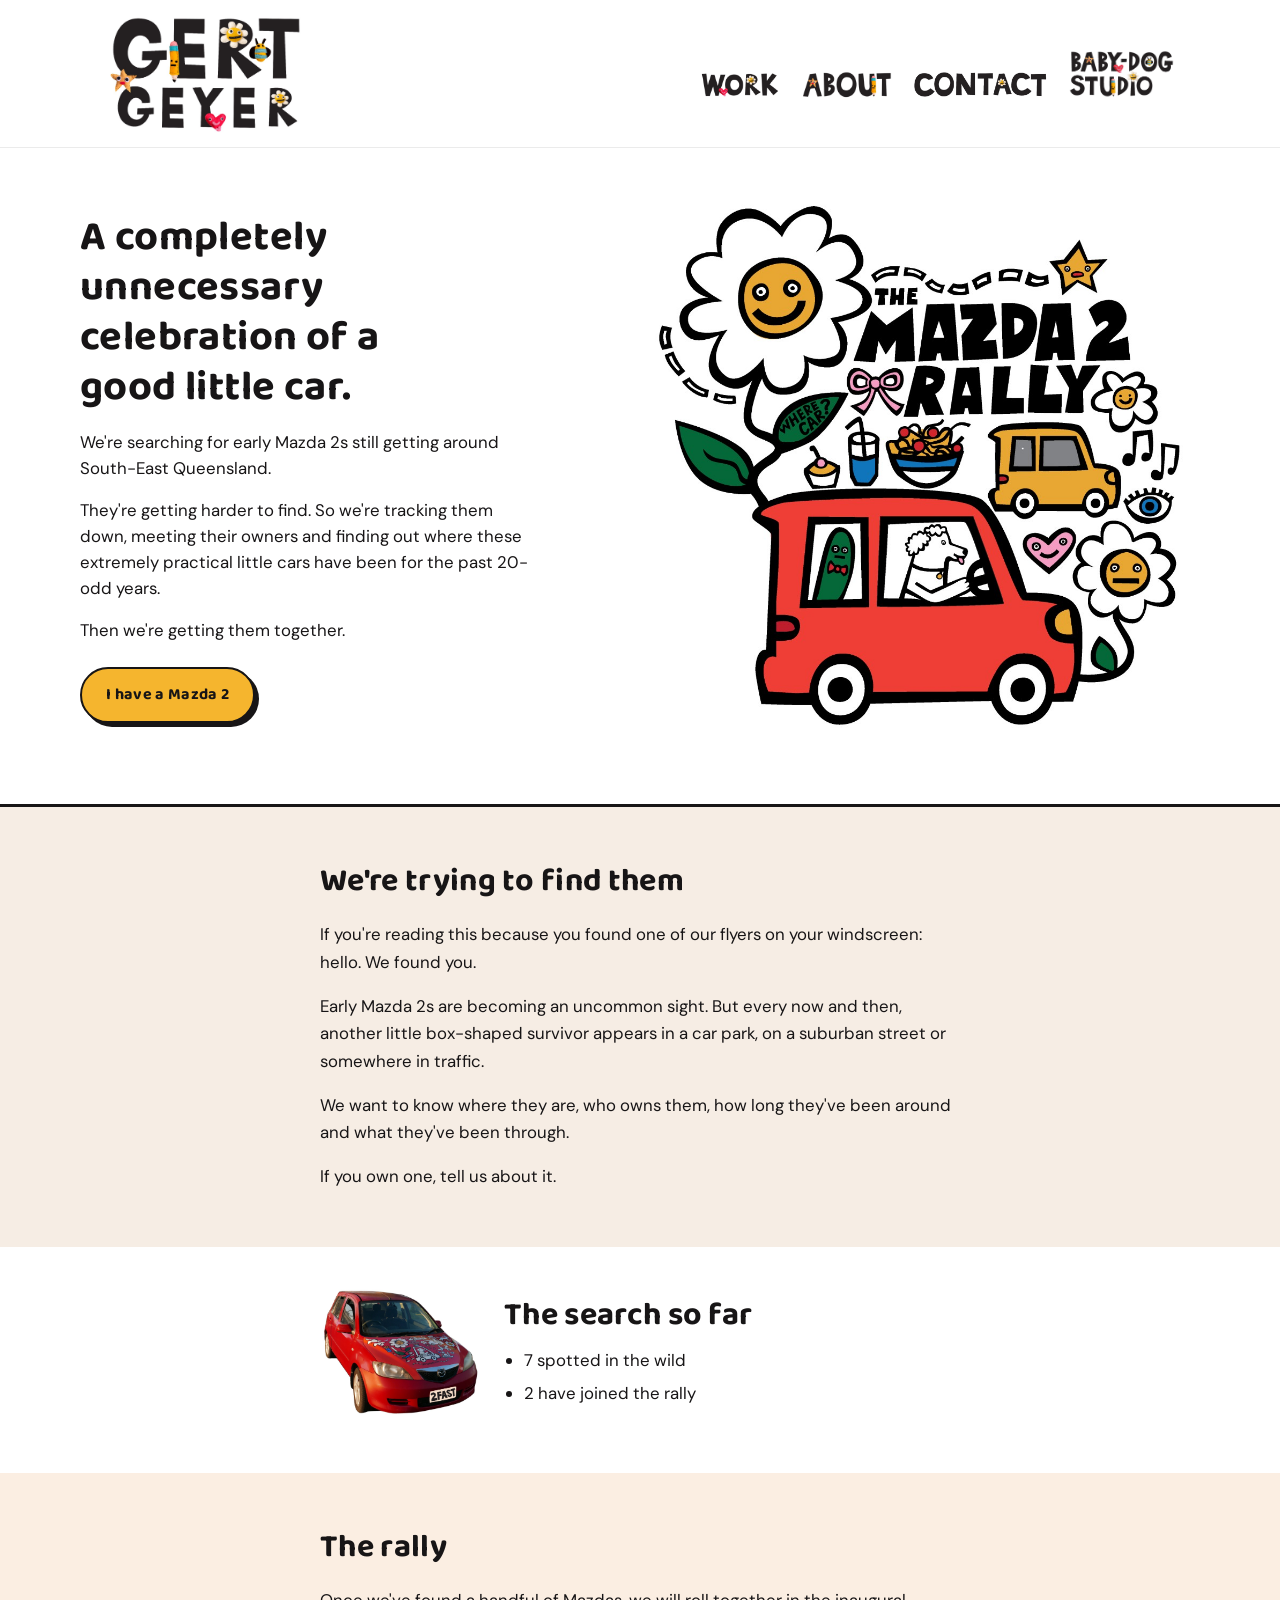
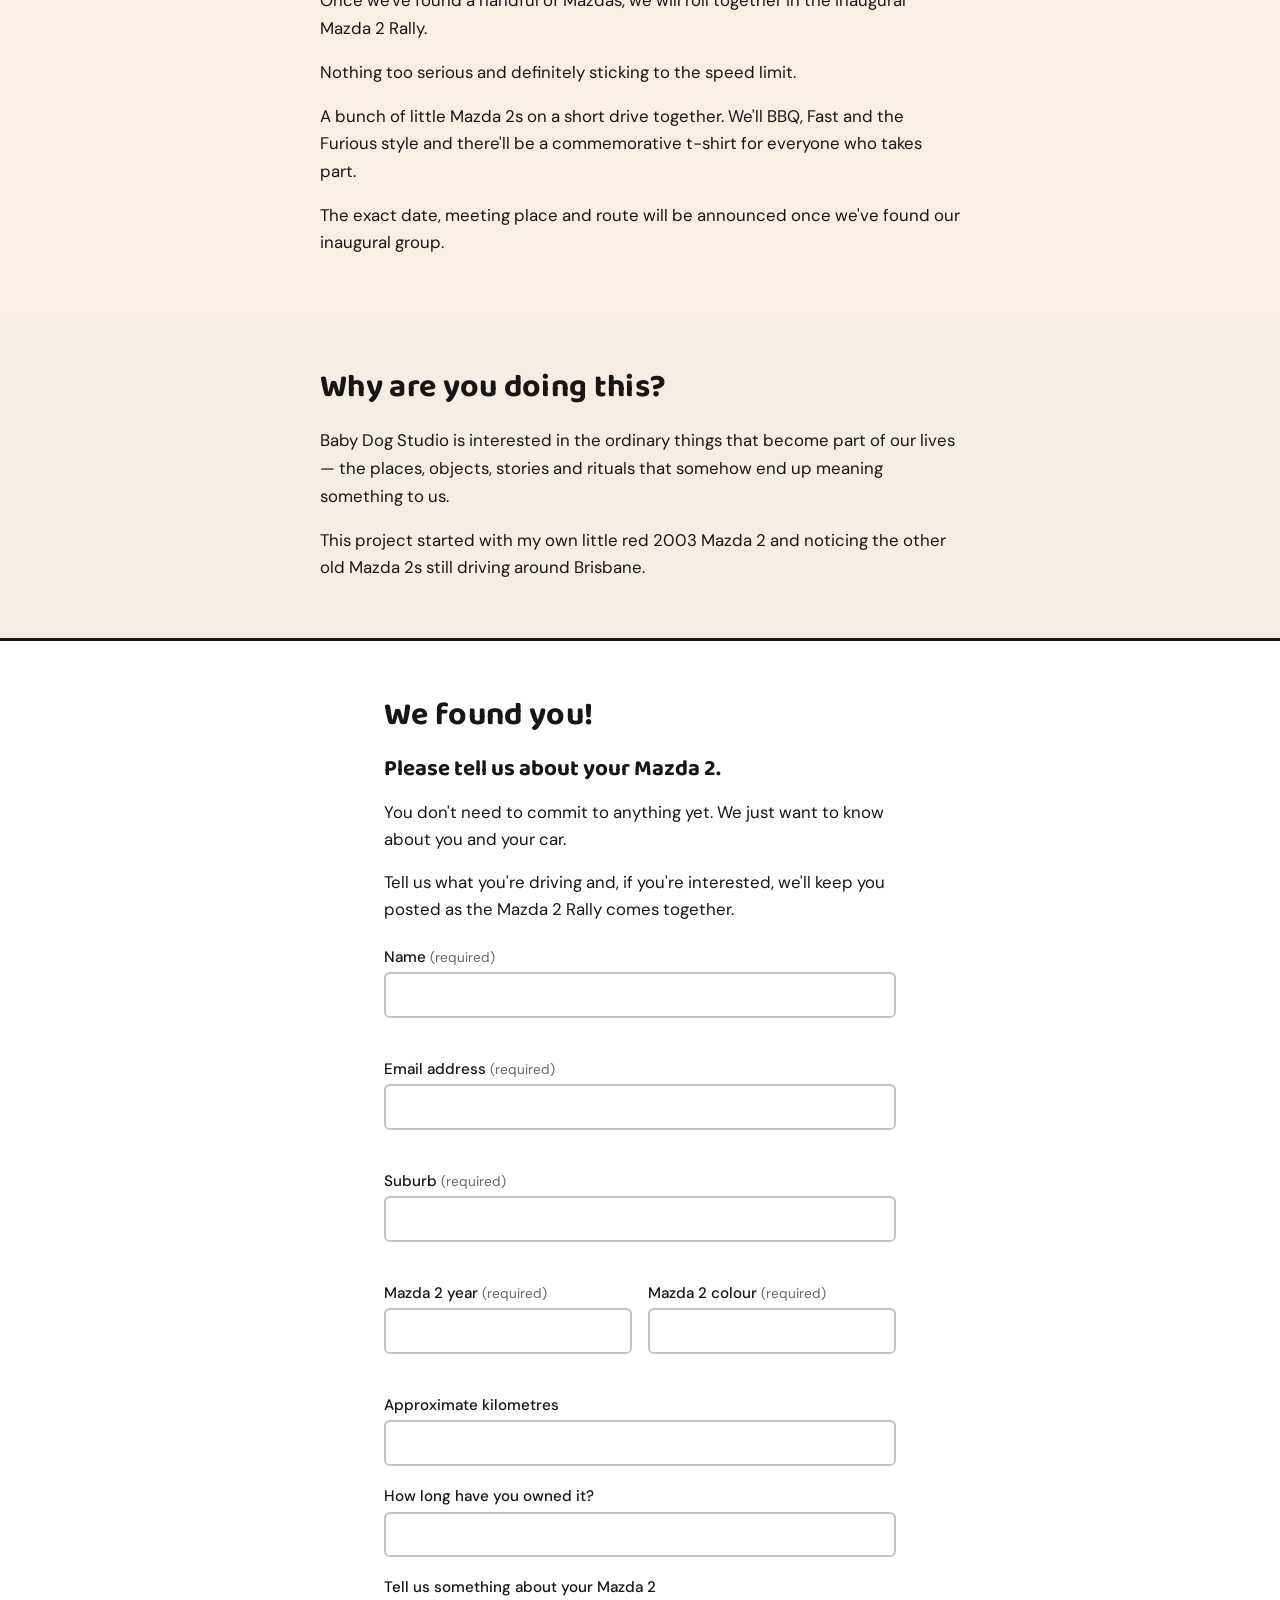
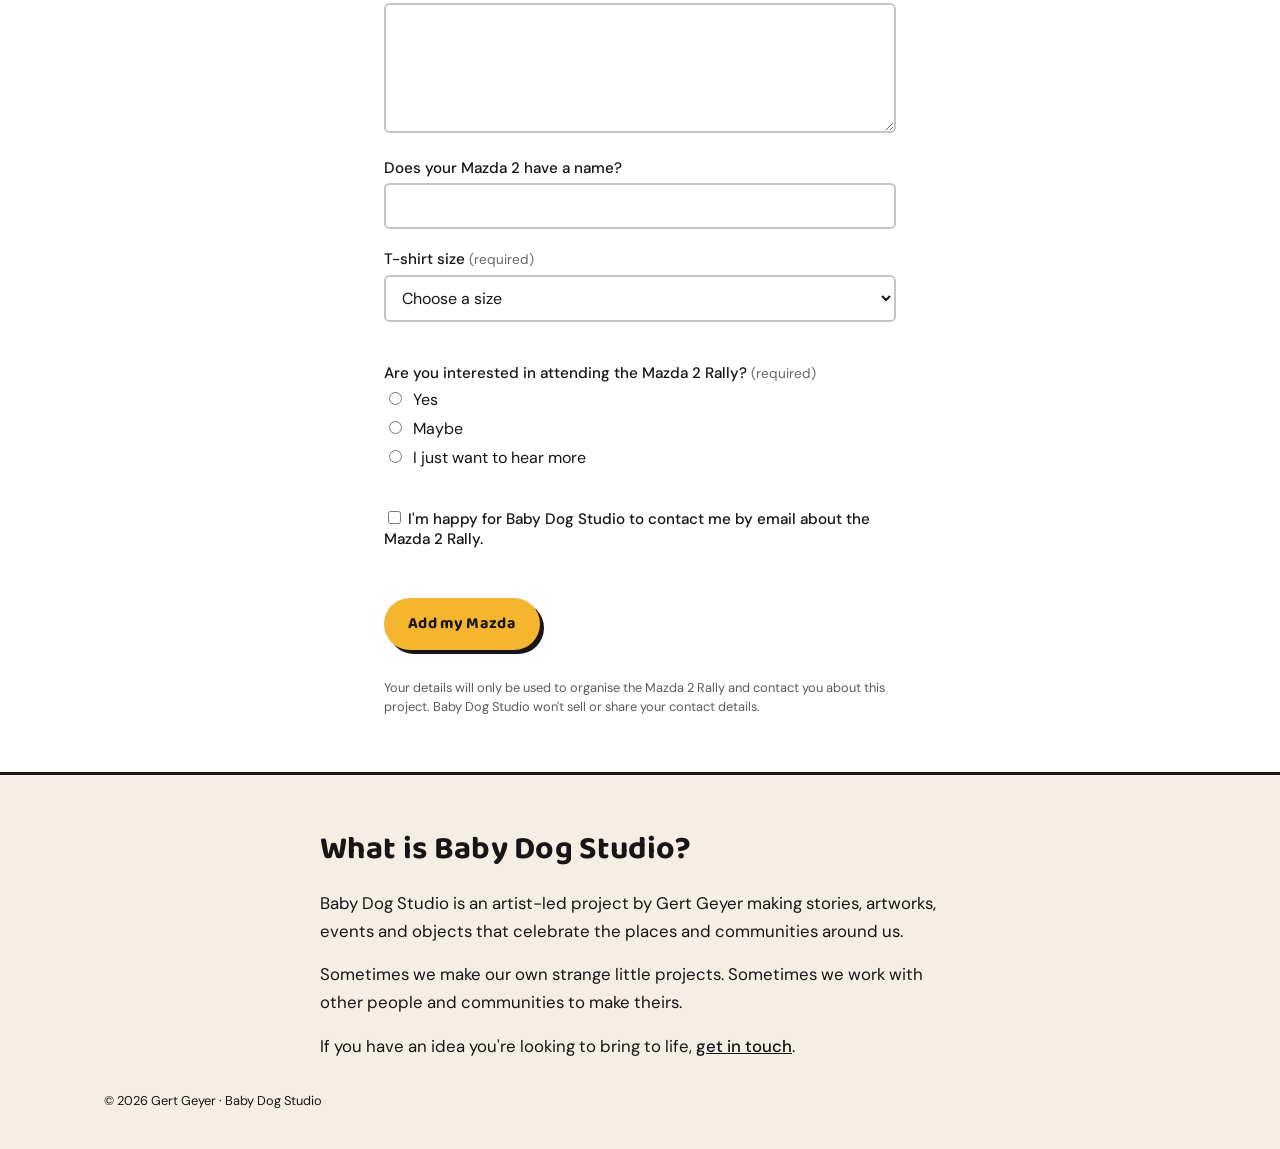
==== commit 8243cb9a: "Update search counter copy to bulleted rally stats Co-authored-by: Cursor <cursoragent@cursor.com>" ====
--- a/baby-dog-studio.html
+++ b/baby-dog-studio.html
@@ -91,7 +91,7 @@
         </div>
       </section>
 
-      <!-- SEARCH COUNTER — edit the two numbers below -->
+      <!-- SEARCH COUNTER — edit the two list items below -->
       <section class="bds-section bds-section--counter" aria-labelledby="search-counter-heading">
         <div class="bds-section__inner bds-search-counter">
           <img
@@ -106,8 +106,10 @@
             <h2 class="bds-section__heading" id="search-counter-heading">
               The search so far
             </h2>
-            <p class="bds-search-counter__stat">Mazda 2s spotted: 7</p>
-            <p class="bds-search-counter__stat">Mazda 2 owners found: 1</p>
+            <ul class="bds-search-counter__list">
+              <li>7 spotted in the wild</li>
+              <li>2 have joined the rally</li>
+            </ul>
           </div>
         </div>
       </section>
--- a/styles.css
+++ b/styles.css
@@ -663,10 +663,15 @@
   margin-bottom: 0.75rem;
 }
 
-.bds-search-counter__stat {
-  margin: 0.25rem 0;
+.bds-search-counter__list {
+  margin: 0;
+  padding-left: 1.25rem;
   font-size: 1.05rem;
-  line-height: 1.5;
+  line-height: 1.6;
+}
+
+.bds-search-counter__list li + li {
+  margin-top: 0.35rem;
 }
 
 .bds-form__status {
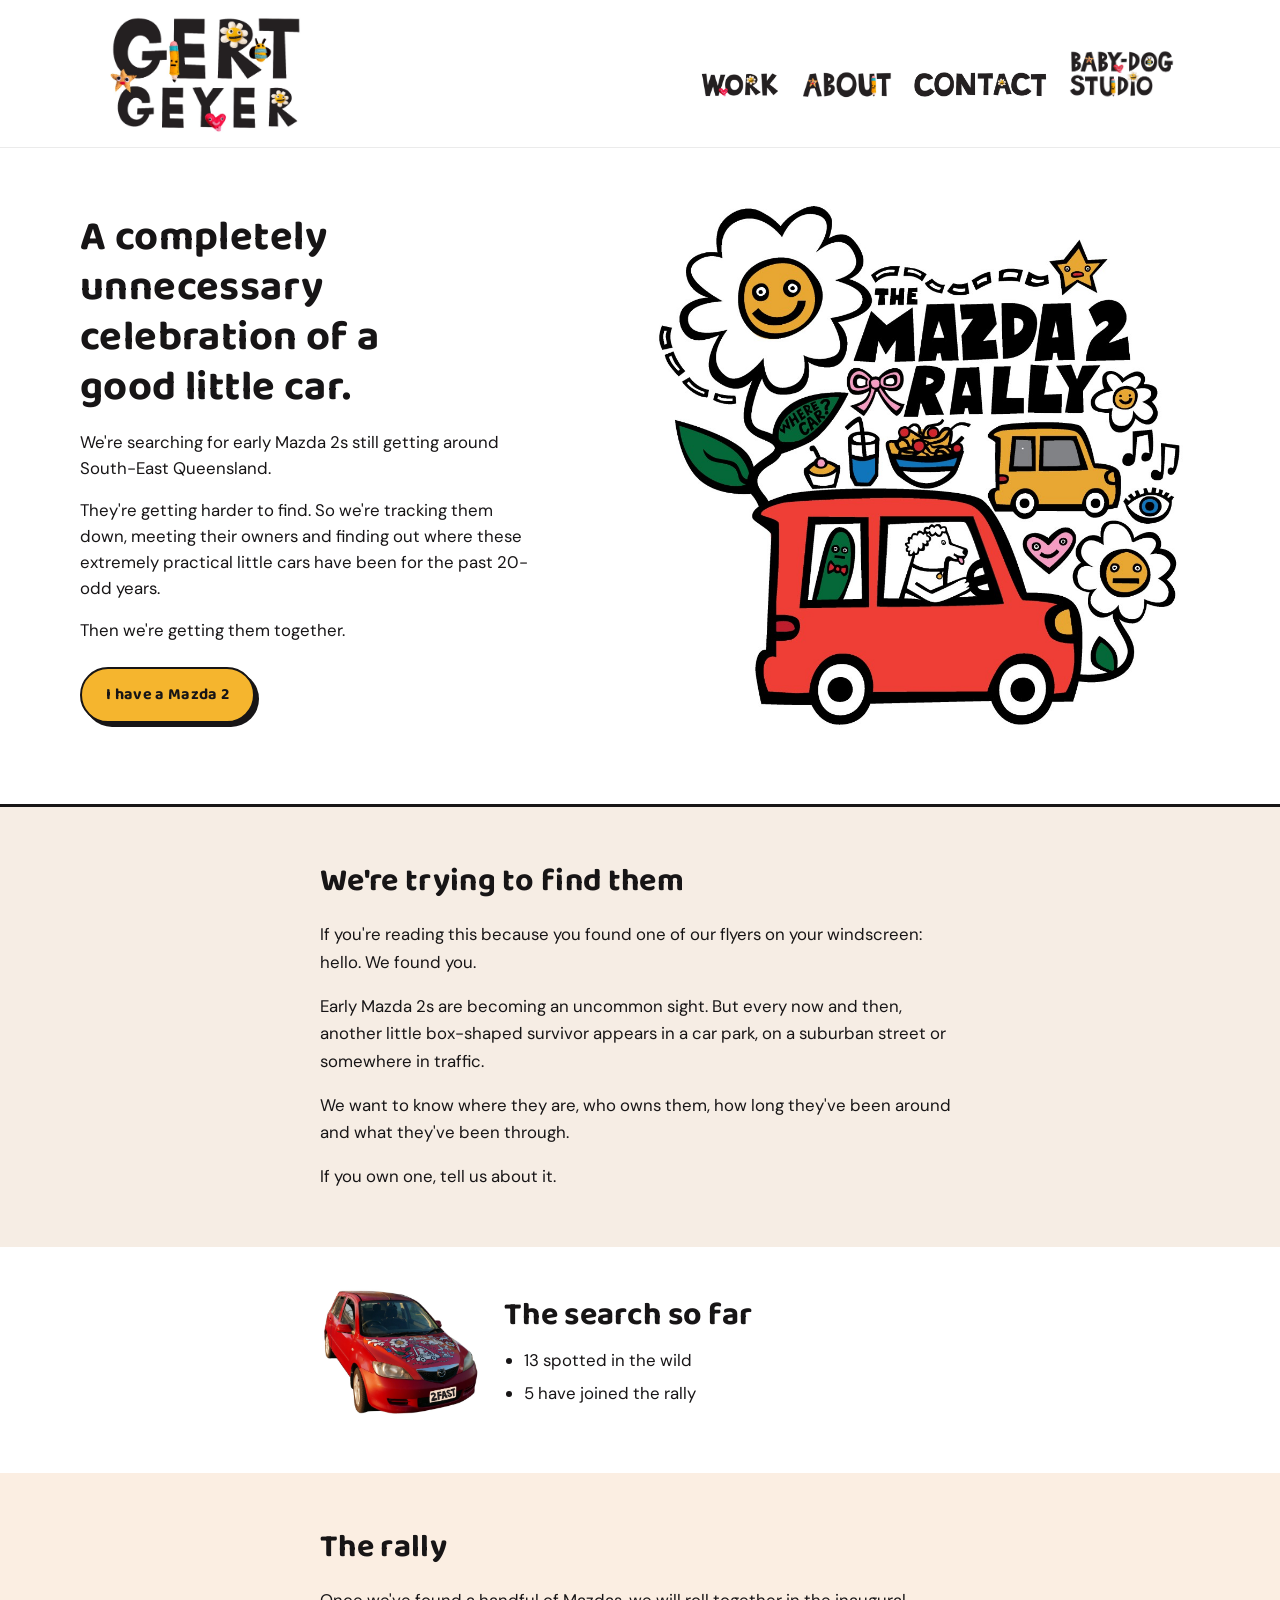
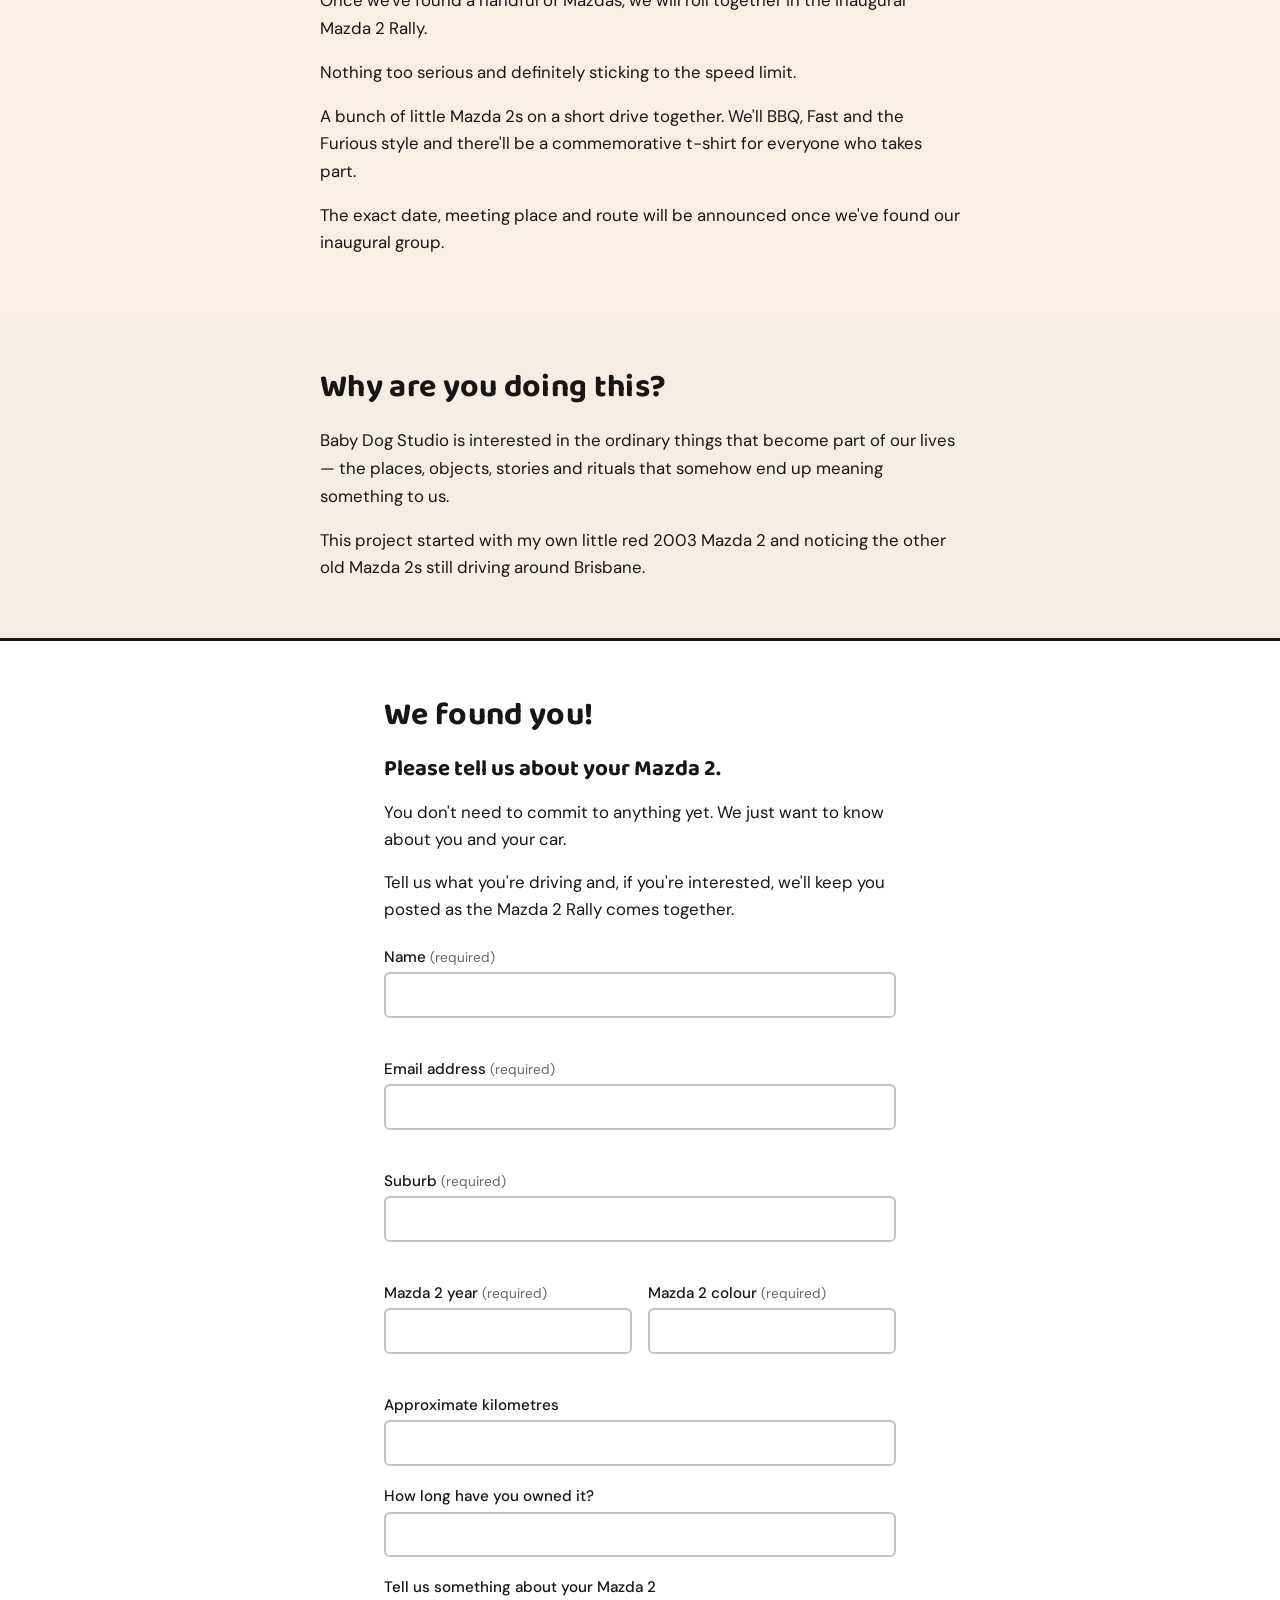
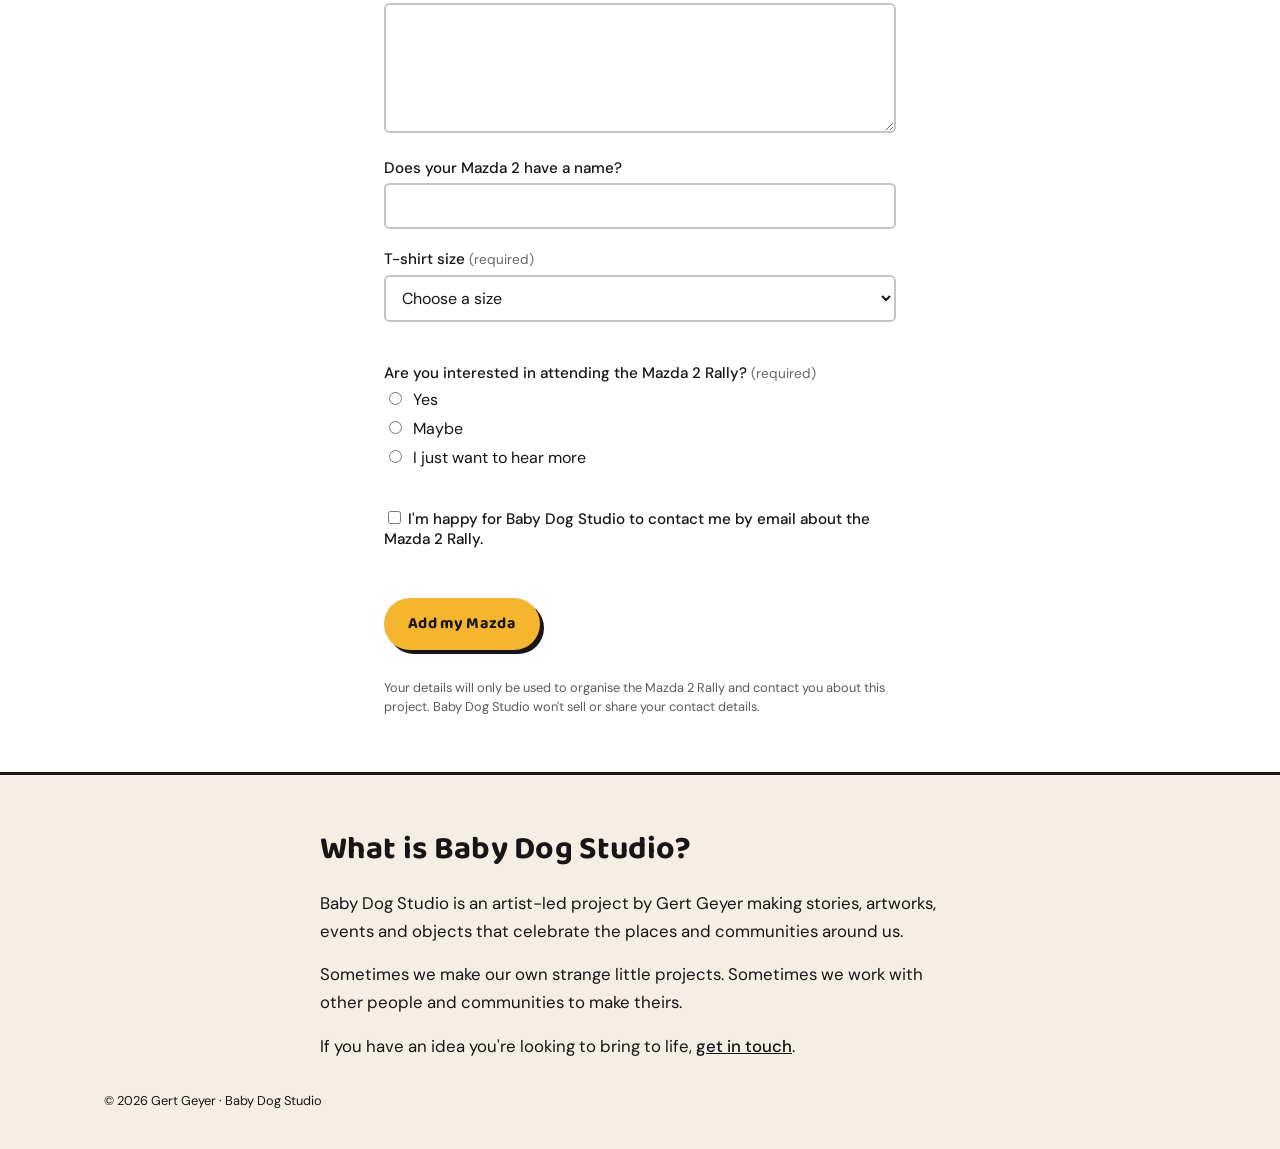
==== commit 2d69bf8b: "Update Mazda search counter: 13 spotted, 5 joined rally Co-authored-by: Cursor <cursoragent@cursor.c" ====
--- a/baby-dog-studio.html
+++ b/baby-dog-studio.html
@@ -107,8 +107,8 @@
               The search so far
             </h2>
             <ul class="bds-search-counter__list">
-              <li>7 spotted in the wild</li>
-              <li>2 have joined the rally</li>
+              <li>13 spotted in the wild</li>
+              <li>5 have joined the rally</li>
             </ul>
           </div>
         </div>
